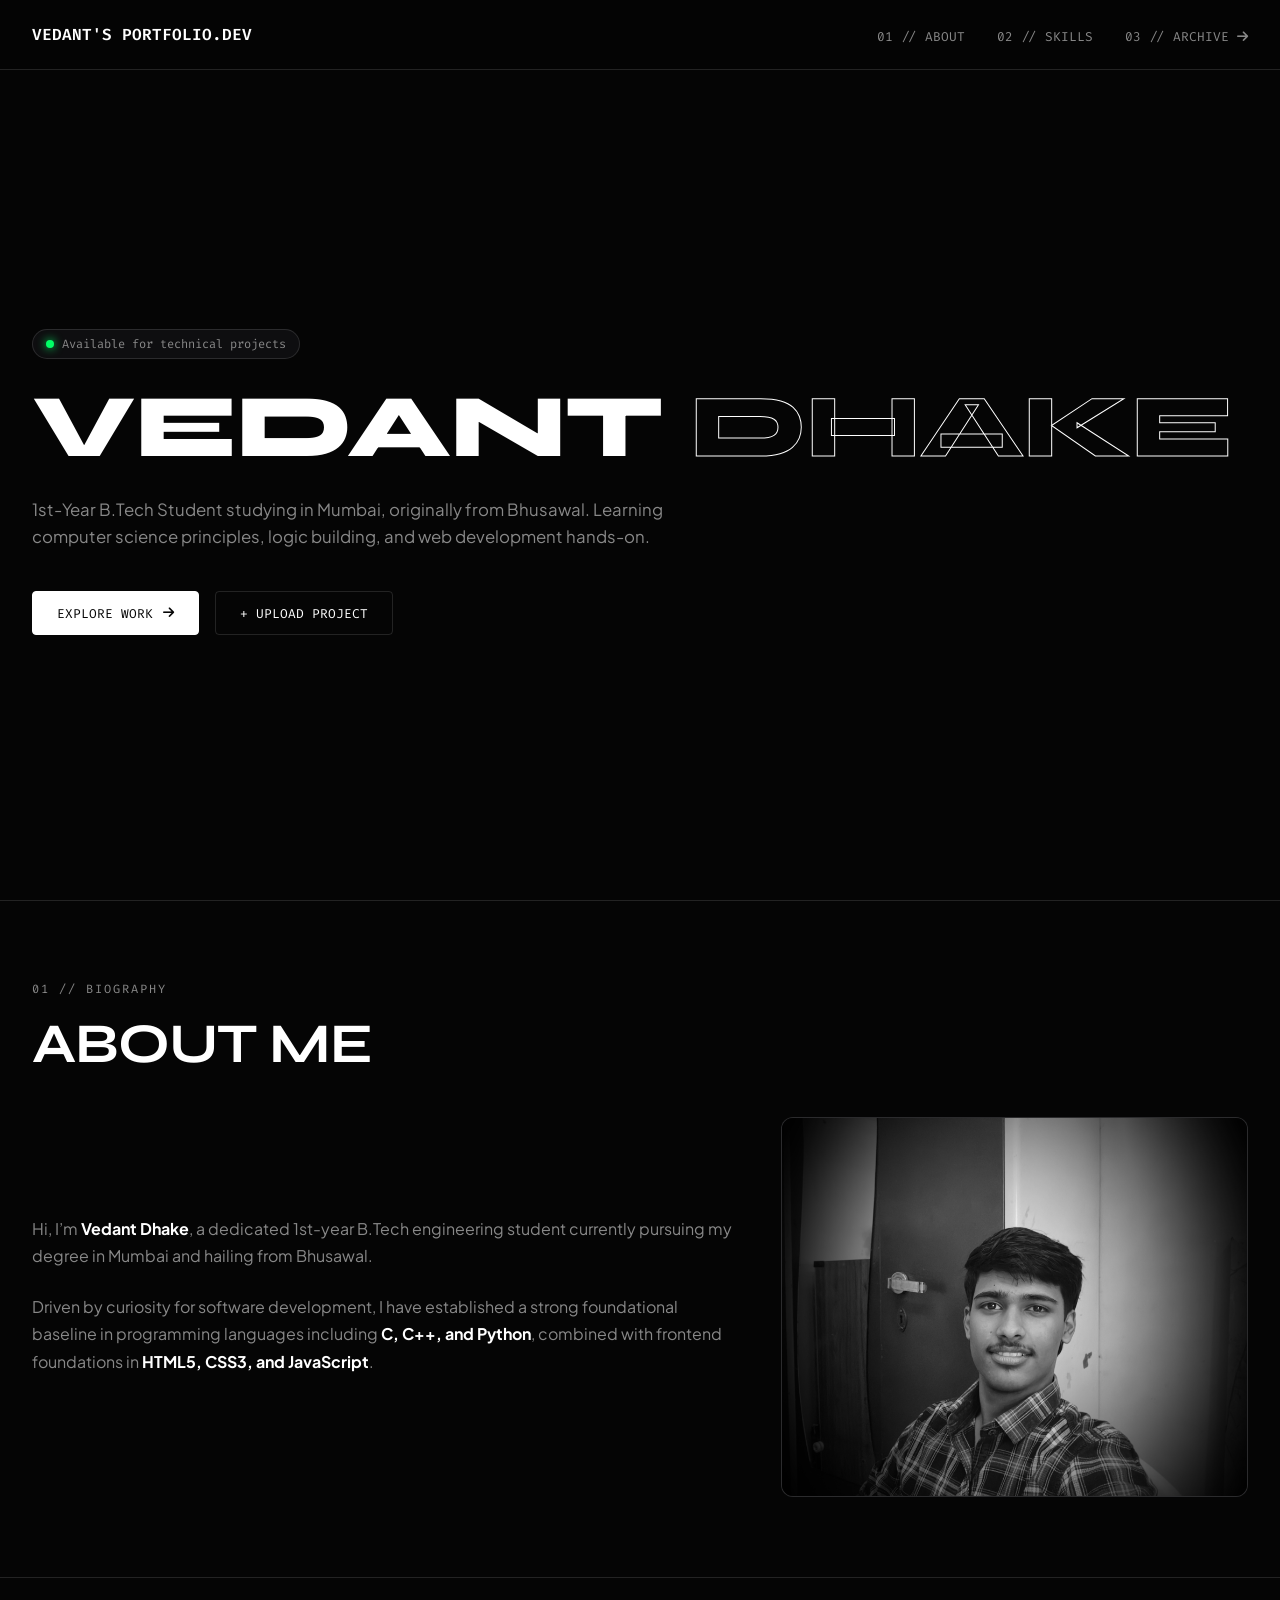
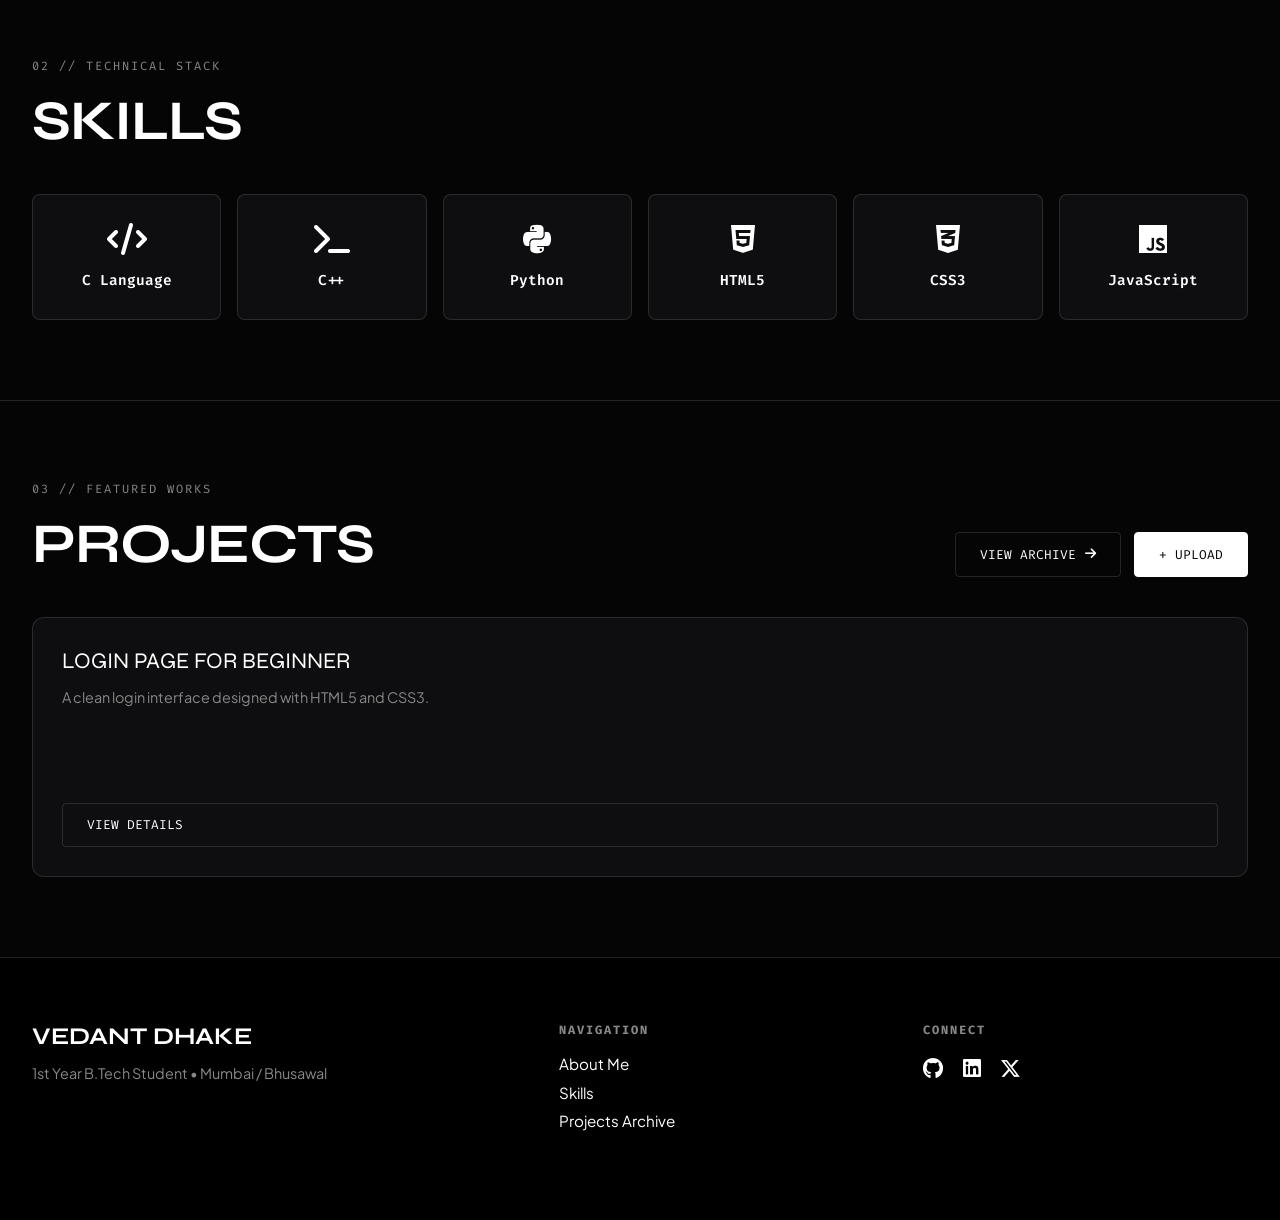
==== index.html @ f8908e5a "update script elements" ====
<!DOCTYPE html>
<html lang="en">

<head>
    <meta charset="UTF-8" />
    <meta http-equiv="Cache-Control" content="no-cache, no-store, must-revalidate" />
    <meta http-equiv="Pragma" content="no-cache" />
    <meta http-equiv="Expires" content="0" />
    <meta name="viewport" content="width=device-width, initial-scale=1.0" />
    <title>Vedant Dhake — Developer Portfolio</title>
    <script src="projects-data.js"></script>
    <link rel="preconnect" href="https://fonts.googleapis.com">
    <link rel="preconnect" href="https://fonts.gstatic.com" crossorigin>
    <link
        href="https://fonts.googleapis.com/css2?family=Fira+Code:wght@400;600&family=Plus+Jakarta+Sans:wght@300;400;500;700&family=Syne:wght@700;800&display=swap"
        rel="stylesheet">

    <link rel="stylesheet" href="https://cdnjs.cloudflare.com/ajax/libs/font-awesome/6.4.0/css/all.min.css" />

    <script src="https://cdn.jsdelivr.net/npm/@supabase/supabase-js@2"></script>
    <script>
        if (typeof supabase === 'undefined') {
            document.write('<script src="https://unpkg.com/@supabase/supabase-js@2"><\/script>');
        }
    </script>


    <style>
        :root {
            --bg: #050505;
            --surface: #0e0e10;
            --surface-border: rgba(255, 255, 255, 0.12);
            --text: #ffffff;
            --text-muted: #888888;
            --font-display: 'Syne', sans-serif;
            --font-body: 'Plus Jakarta Sans', sans-serif;
            --font-mono: 'Fira Code', monospace;
        }

        * {
            margin: 0;
            padding: 0;
            box-sizing: border-box;
        }

        html {
            scroll-behavior: smooth;
            background-color: var(--bg);
            color: var(--text);
            font-family: var(--font-body);
            overflow-x: hidden;
        }

        header {
            position: fixed;
            top: 0;
            left: 0;
            width: 100%;
            padding: 1.5rem 2rem;
            display: flex;
            justify-content: space-between;
            align-items: center;
            z-index: 1000;
            backdrop-filter: blur(16px);
            background: rgba(5, 5, 5, 0.85);
            border-bottom: 1px solid var(--surface-border);
        }

        .logo {
            font-family: var(--font-mono);
            font-size: 1rem;
            font-weight: 600;
            text-transform: uppercase;
            color: #fff;
            text-decoration: none;
        }

        .nav-links {
            display: flex;
            gap: 2rem;
            list-style: none;
        }

        .nav-link {
            font-family: var(--font-mono);
            font-size: 0.8rem;
            color: var(--text-muted);
            text-decoration: none;
            text-transform: uppercase;
            transition: color 0.3s;
        }

        .nav-link:hover {
            color: var(--text);
        }

        .hero {
            min-height: 100vh;
            display: flex;
            flex-direction: column;
            justify-content: center;
            padding: 8rem 2rem 4rem 2rem;
            max-width: 1400px;
            margin: 0 auto;
        }

        .hero-badge {
            font-family: var(--font-mono);
            font-size: 0.75rem;
            color: var(--text-muted);
            margin-bottom: 1.5rem;
            display: inline-flex;
            align-items: center;
            gap: 0.5rem;
            border: 1px solid var(--surface-border);
            padding: 0.4rem 0.8rem;
            border-radius: 50px;
            width: fit-content;
            background: var(--surface);
        }

        .hero-badge span {
            width: 8px;
            height: 8px;
            background: #00ff66;
            border-radius: 50%;
            display: inline-block;
            box-shadow: 0 0 10px #00ff66;
        }

        .hero-title {
            font-family: var(--font-display);
            font-size: clamp(2.5rem, 7vw, 6.5rem);
            font-weight: 800;
            line-height: 1;
            letter-spacing: -1px;
            text-transform: uppercase;
            margin-bottom: 1.5rem;
            word-break: break-word;
        }

        .hero-title span {
            -webkit-text-stroke: 1px #fff;
            color: transparent;
        }

        .hero-sub {
            color: var(--text-muted);
            font-size: 1.05rem;
            max-width: 650px;
            line-height: 1.6;
            margin-bottom: 2.5rem;
        }

        .btn-group {
            display: flex;
            gap: 1rem;
            flex-wrap: wrap;
        }

        .btn {
            padding: 0.8rem 1.5rem;
            font-family: var(--font-mono);
            font-size: 0.8rem;
            text-transform: uppercase;
            border-radius: 4px;
            text-decoration: none;
            display: inline-flex;
            align-items: center;
            gap: 0.6rem;
            cursor: pointer;
            transition: all 0.3s ease;
        }

        .btn-white {
            background: var(--text);
            color: var(--bg);
            border: 1px solid var(--text);
        }

        .btn-outline {
            background: transparent;
            color: var(--text);
            border: 1px solid var(--surface-border);
        }

        section {
            padding: 5rem 2rem;
            max-width: 1400px;
            margin: 0 auto;
            border-top: 1px solid var(--surface-border);
        }

        .section-label {
            font-family: var(--font-mono);
            font-size: 0.75rem;
            color: var(--text-muted);
            text-transform: uppercase;
            letter-spacing: 2px;
            margin-bottom: 0.8rem;
        }

        .section-heading {
            font-family: var(--font-display);
            font-size: clamp(2rem, 5vw, 3.5rem);
            text-transform: uppercase;
            letter-spacing: -1px;
            margin-bottom: 2.5rem;
        }

        .about-grid {
            display: grid;
            grid-template-columns: 1.2fr 0.8fr;
            gap: 3rem;
            align-items: center;
        }

        .about-text p {
            color: var(--text-muted);
            font-size: 1rem;
            line-height: 1.7;
            margin-bottom: 1.5rem;
        }

        .about-image-card {
            width: 100%;
            height: 380px;
            background: var(--surface);
            border: 1px solid var(--surface-border);
            border-radius: 12px;
            overflow: hidden;
        }

        .about-image-card img {
            width: 100%;
            height: 100%;
            object-fit: cover;
            filter: grayscale(100%);
        }

        .skills-grid {
            display: grid;
            grid-template-columns: repeat(auto-fit, minmax(140px, 1fr));
            gap: 1rem;
        }

        .skill-card {
            background: var(--surface);
            border: 1px solid var(--surface-border);
            padding: 1.8rem 1.2rem;
            border-radius: 8px;
            text-align: center;
        }

        .skill-card i {
            font-size: 2rem;
            margin-bottom: 1rem;
            color: var(--text);
        }

        .skill-name {
            font-family: var(--font-mono);
            font-size: 0.9rem;
            font-weight: 600;
        }

        .projects-top {
            display: flex;
            justify-content: space-between;
            align-items: flex-end;
            margin-bottom: 2.5rem;
            flex-wrap: wrap;
            gap: 1.5rem;
        }

        .projects-grid {
            display: grid;
            grid-template-columns: repeat(auto-fit, minmax(280px, 1fr));
            gap: 1.5rem;
        }

        .project-card {
            background: var(--surface);
            border: 1px solid var(--surface-border);
            border-radius: 12px;
            padding: 1.8rem;
            display: flex;
            flex-direction: column;
            justify-content: space-between;
            min-height: 260px;
        }

        .project-title {
            font-family: var(--font-display);
            font-size: 1.4rem;
            margin-bottom: 0.8rem;
            text-transform: uppercase;
        }

        .project-desc {
            color: var(--text-muted);
            font-size: 0.9rem;
            line-height: 1.5;
            margin-bottom: 1.5rem;
        }

        .modal-overlay {
            position: fixed;
            top: 0;
            left: 0;
            width: 100vw;
            height: 100vh;
            background: rgba(0, 0, 0, 0.9);
            backdrop-filter: blur(10px);
            display: none;
            justify-content: center;
            align-items: center;
            z-index: 5000;
            padding: 1rem;
        }

        .modal-box {
            background: #0a0a0c;
            border: 1px solid var(--surface-border);
            border-radius: 12px;
            width: 100%;
            max-width: 750px;
            padding: 1.8rem;
            position: relative;
            max-height: 90vh;
            overflow-y: auto;
        }

        .modal-close {
            position: absolute;
            top: 1rem;
            right: 1rem;
            background: none;
            border: none;
            color: var(--text-muted);
            font-size: 1.5rem;
            cursor: pointer;
        }

        .form-group {
            margin-bottom: 1rem;
        }

        .form-group label {
            display: block;
            font-family: var(--font-mono);
            font-size: 0.75rem;
            color: var(--text-muted);
            margin-bottom: 0.4rem;
            text-transform: uppercase;
        }

        .form-group input,
        .form-group textarea {
            width: 100%;
            padding: 0.8rem;
            background: var(--surface);
            border: 1px solid var(--surface-border);
            border-radius: 6px;
            color: #fff;
            font-family: var(--font-mono);
            font-size: 0.85rem;
        }

        footer {
            background: #000;
            border-top: 1px solid var(--surface-border);
            padding: 4rem 2rem 2rem 2rem;
        }

        .footer-grid {
            max-width: 1400px;
            margin: 0 auto;
            display: grid;
            grid-template-columns: 1.5fr 1fr 1fr;
            gap: 2.5rem;
            margin-bottom: 3rem;
        }

        .footer-left h3 {
            font-family: var(--font-display);
            font-size: 1.5rem;
            text-transform: uppercase;
            margin-bottom: 0.8rem;
        }

        .footer-left p {
            color: var(--text-muted);
            font-size: 0.9rem;
        }

        .footer-col h4 {
            font-family: var(--font-mono);
            font-size: 0.75rem;
            color: var(--text-muted);
            text-transform: uppercase;
            letter-spacing: 2px;
            margin-bottom: 1rem;
        }

        .footer-col a {
            display: block;
            color: #fff;
            text-decoration: none;
            font-size: 0.95rem;
            margin-bottom: 0.6rem;
        }

        .social-icons {
            display: flex;
            gap: 1.2rem;
        }

        .social-icons a {
            font-size: 1.3rem;
            color: #fff;
        }

        @media (max-width: 768px) {
            header {
                flex-direction: column;
                gap: 1rem;
                align-items: flex-start;
                padding: 1rem 1.5rem;
            }

            .nav-links {
                gap: 1.2rem;
                width: 100%;
                justify-content: space-between;
            }

            .about-grid,
            .footer-grid {
                grid-template-columns: 1fr;
            }

            .projects-top {
                flex-direction: column;
                align-items: flex-start;
            }

            .about-image-card {
                height: 300px;
            }

            .hero {
                padding-top: 9rem;
            }
        }
    </style>
</head>

<body>


    <header>
        <a href="index.html" class="logo">Vedant's Portfolio.dev</a>
        <ul class="nav-links">
            <li><a href="#about" class="nav-link">01 // About</a></li>
            <li><a href="#skills" class="nav-link">02 // Skills</a></li>
            <li><a href="projects.html" class="nav-link">03 // Archive <i class="fa-solid fa-arrow-right"></i></a></li>
        </ul>
    </header>

    <main class="hero">
        <div class="hero-badge">
            <span></span> Available for technical projects
        </div>
        <h1 class="hero-title">Vedant <span>Dhake</span></h1>
        <p class="hero-sub">
            1st-Year B.Tech Student studying in Mumbai, originally from Bhusawal. Learning computer science principles,
            logic building, and web development hands-on.
        </p>
        <div class="btn-group">
            <a href="projects.html" class="btn btn-white">Explore Work <i class="fa-solid fa-arrow-right"></i></a>
            <button class="btn btn-outline" onclick="openUploadModal()">+ Upload Project</button>
        </div>
    </main>

    <section id="about">
        <div class="section-label">01 // Biography</div>
        <h2 class="section-heading">About Me</h2>
        <div class="about-grid">
            <div class="about-text">
                <p>Hi, I’m <strong style="color:#fff;">Vedant Dhake</strong>, a dedicated 1st-year B.Tech engineering
                    student currently pursuing my degree in Mumbai and hailing from Bhusawal.</p>
                <p>Driven by curiosity for software development, I have established a strong foundational baseline in
                    programming languages including <strong style="color:#fff;">C, C++, and Python</strong>, combined
                    with frontend foundations in <strong style="color:#fff;">HTML5, CSS3, and JavaScript</strong>.</p>
            </div>
            <div class="about-image-card">
                <img src="vedant-photo.jpg" alt="Vedant Dhake" />
            </div>
        </div>
    </section>

    <section id="skills">
        <div class="section-label">02 // Technical Stack</div>
        <h2 class="section-heading">Skills</h2>
        <div class="skills-grid">
            <div class="skill-card"><i class="fa-solid fa-code"></i>
                <div class="skill-name">C Language</div>
            </div>
            <div class="skill-card"><i class="fa-solid fa-terminal"></i>
                <div class="skill-name">C++</div>
            </div>
            <div class="skill-card"><i class="fa-brands fa-python"></i>
                <div class="skill-name">Python</div>
            </div>
            <div class="skill-card"><i class="fa-brands fa-html5"></i>
                <div class="skill-name">HTML5</div>
            </div>
            <div class="skill-card"><i class="fa-brands fa-css3-alt"></i>
                <div class="skill-name">CSS3</div>
            </div>
            <div class="skill-card"><i class="fa-brands fa-js"></i>
                <div class="skill-name">JavaScript</div>
            </div>
        </div>
    </section>

    <section id="projects">
        <div class="projects-top">
            <div>
                <div class="section-label">03 // Featured Works</div>
                <h2 class="section-heading" style="margin-bottom:0;">Projects</h2>
            </div>
            <div style="display:flex; gap:0.8rem; flex-wrap:wrap;">
                <a href="projects.html" class="btn btn-outline">View Archive <i class="fa-solid fa-arrow-right"></i></a>
                <button class="btn btn-white" onclick="openUploadModal()">+ Upload</button>
            </div>
        </div>

        <div class="projects-grid" id="projectsContainer"></div>
    </section>

    <footer>
        <div class="footer-grid">
            <div class="footer-left">
                <h3>Vedant Dhake</h3>
                <p>1st Year B.Tech Student • Mumbai / Bhusawal</p>
            </div>
            <div class="footer-col">
                <h4>Navigation</h4>
                <a href="#about">About Me</a>
                <a href="#skills">Skills</a>
                <a href="projects.html">Projects Archive</a>
            </div>
            <div class="footer-col">
                <h4>Connect</h4>
                <div class="social-icons">
                    <a href="#"><i class="fa-brands fa-github"></i></a>
                    <a href="#"><i class="fa-brands fa-linkedin"></i></a>
                    <a href="#"><i class="fa-brands fa-x-twitter"></i></a>
                </div>
            </div>
        </div>
    </footer>

    <div class="modal-overlay" id="uploadModal">
        <div class="modal-box">
            <button class="modal-close" onclick="closeModal('uploadModal')">&times;</button>
            <h3 style="font-family:var(--font-display); font-size:1.5rem; margin-bottom:1.2rem;">UPLOAD PROJECT</h3>
            <form onsubmit="handleUpload(event)">
                <div class="form-group"><label>Project Title</label><input type="text" id="pTitle" required
                        placeholder="e.g. Portfolio v1" /></div>
                <div class="form-group"><label>Description</label><textarea id="pDesc" rows="3" required
                        placeholder="Brief detail about what you built..."></textarea></div>
                <div class="form-group"><label>Upload Screenshot / Image File</label><input type="file" id="pImageFile"
                        accept="image/*" required style="padding:0.6rem;" /></div>
                <div class="form-group"><label>Code Snippet</label><textarea id="pCode" rows="4" required
                        placeholder="// Paste your project code here"></textarea></div>
                <button type="submit" class="btn btn-white" style="width:100%; justify-content:center;">Save to
                    Portfolio</button>
            </form>
        </div>
    </div>

    <div class="modal-overlay" id="viewModal">
        <div class="modal-box">
            <button class="modal-close" onclick="closeModal('viewModal')">&times;</button>
            <h3 id="viewTitle" style="font-family:var(--font-display); font-size:1.5rem; margin-bottom:1.2rem;">PROJECT
                DETAILS</h3>

            <div style="display:flex; gap:0.8rem; border-bottom:1px solid var(--surface-border); margin-bottom:1.2rem;">
                <button class="btn btn-outline" id="tabOutput" onclick="switchModalTab('output')">Project
                    Preview</button>
                <button class="btn btn-outline" id="tabCode" onclick="switchModalTab('code')">Source Code</button>
            </div>

            <div id="modalOutputContent">
                <div
                    style="width: 100%; max-height: 400px; border: 1px solid var(--surface-border); border-radius: 8px; overflow: hidden; background: #000; display:flex; justify-content:center; align-items:center;">
                    <img id="projectPreviewImage" src="" alt="Project Screenshot"
                        style="width:100%; height:100%; object-fit:contain; max-height:400px;" />
                </div>
            </div>

            <div id="modalCodeContent" style="display:none;">
                <div class="terminal-code" id="terminalCodeSnippet"
                    style="background:#000; padding:1rem; border-radius:8px; font-family:var(--font-mono); color:#00ff66; white-space:pre-wrap; max-height:300px; overflow-y:auto; font-size:0.8rem;">
                </div>
            </div>
        </div>
    </div>

    <script>

        //mobile error handler 
        window.onerror = function (msg, url, line) {
            alert("Mobile Error: " + msg + " at line " + line);
        };

        // SUPABASE CONFIGURATION
        const SUPABASE_URL = 'https://pcscuwbjndjclknskohi.supabase.co';
        const SUPABASE_ANON_KEY = 'eyJhbGciOiJIUzI1NiIsInR5cCI6IkpXVCJ9.eyJpc3MiOiJzdXBhYmFzZSIsInJlZiI6InBjc2N1d2JqbmRqY2xrbnNrb2hpIiwicm9sZSI6ImFub24iLCJpYXQiOjE3ODU0MDE4MDQsImV4cCI6MjEwMDk3NzgwNH0.3ubU4CAxiTkG9GzG_BWgW7Wbth0ZPBpmaDpO5r-rDrY';
        const ADMIN_PASSWORD = "DISHAVEDANT";

        let dbClient = null;

        if (typeof supabase !== 'undefined' && SUPABASE_URL !== '') {
            dbClient = supabase.createClient(SUPABASE_URL, SUPABASE_ANON_KEY, {
                auth: { persistSession: false },
                global: {
                    headers: {
                        'x-application-name': 'portfolio-web-app'
                    }
                }
            });
        }

        window.currentProjects = [];

        document.addEventListener('DOMContentLoaded', fetchProjectsFromDatabase);

        async function fetchProjectsFromDatabase() {
            const container = document.getElementById('projectsContainer');
            if (!container) return;

            container.innerHTML = '<p style="color:var(--text-muted); font-family:var(--font-mono);">Loading projects...</p>';

            // 1. TRY SUPABASE FIRST (Works on PC)
            if (dbClient) {
                try {
                    const { data: projects, error } = await dbClient
                        .from('projects')
                        .select('*')
                        .order('created_at', { ascending: false });

                    if (!error && projects && projects.length > 0) {
                        window.currentProjects = projects;
                        renderProjectsList(window.currentProjects);
                        return; // Successfully loaded from Supabase!
                    }
                } catch (err) {
                    console.log("Mobile carrier blocked Supabase API. Switching to automatic local backup...");
                }
            }

            // 2. AUTOMATIC FALLBACK FOR MOBILE (Loads local backup with ZERO network errors)
            if (window.localProjectsBackup && window.localProjectsBackup.length > 0) {
                window.currentProjects = window.localProjectsBackup;
                renderProjectsList(window.currentProjects);
            } else {
                container.innerHTML = '<p style="color:var(--text-muted); font-family:var(--font-mono);">No projects available.</p>';
            }
        }

        function renderProjectsList(projects) {
            const container = document.getElementById('projectsContainer');
            container.innerHTML = '';

            if (!projects || projects.length === 0) {
                container.innerHTML = '<p style="color:var(--text-muted); font-family:var(--font-mono);">No projects uploaded yet.</p>';
                return;
            }

            projects.forEach((p, index) => {
                const card = document.createElement('div');
                card.className = 'project-card';
                card.innerHTML = `
          <div>
            <div class="project-title">${p.title}</div>
            <div class="project-desc">${p.description}</div>
          </div>
          <button class="btn btn-outline" onclick="openProjectByIndex(${index})">View Details</button>
        `;
                container.appendChild(card);
            });
        }

        function openProjectByIndex(index) {
            const project = window.currentProjects[index];
            if (!project) return;

            document.getElementById('viewTitle').innerText = project.title;
            document.getElementById('projectPreviewImage').src = project.image_url || project.demo_url || '';
            document.getElementById('terminalCodeSnippet').innerText = project.code_snippet || '// No code provided';

            switchModalTab('output');
            document.getElementById('viewModal').style.display = 'flex';
        }

        function openUploadModal() {
            const userPass = prompt("Enter Admin Password to Upload Projects:");
            if (userPass === ADMIN_PASSWORD) {
                document.getElementById('uploadModal').style.display = 'flex';
            } else if (userPass !== null) {
                alert("Unauthorized access! Incorrect password.");
            }
        }

        async function handleUpload(e) {
            e.preventDefault();
            if (!dbClient) return alert('Configure Supabase credentials first!');

            const title = document.getElementById('pTitle').value;
            const description = document.getElementById('pDesc').value;
            const fileInput = document.getElementById('pImageFile');
            const code_snippet = document.getElementById('pCode').value;

            if (!fileInput.files || fileInput.files.length === 0) return alert('Select an image file!');

            const file = fileInput.files[0];
            const fileName = `${Date.now()}-${file.name.replace(/\s+/g, '-')}`;

            try {
                const { error: uploadError } = await dbClient.storage.from('project-screenshots').upload(fileName, file);
                if (uploadError) return alert('Image upload failed: ' + uploadError.message);

                const { data: urlData } = dbClient.storage.from('project-screenshots').getPublicUrl(fileName);
                const imageUrl = urlData.publicUrl;

                const { error: dbError } = await dbClient.from('projects').insert([{ title, description, image_url: imageUrl, demo_url: imageUrl, code_snippet }]);

                if (dbError) {
                    alert('Database error: ' + dbError.message);
                } else {
                    alert('Project uploaded successfully!');
                    closeModal('uploadModal');
                    document.querySelector('#uploadModal form').reset();
                    fetchProjectsFromDatabase();
                }
            } catch (err) {
                alert('Upload failed.');
            }
        }

        function closeModal(id) { document.getElementById(id).style.display = 'none'; }

        function switchModalTab(tab) {
            if (tab === 'output') {
                document.getElementById('modalOutputContent').style.display = 'block';
                document.getElementById('modalCodeContent').style.display = 'none';
            } else {
                document.getElementById('modalOutputContent').style.display = 'none';
                document.getElementById('modalCodeContent').style.display = 'block';
            }
        }

        // Disable Right-Click Menu
        document.addEventListener('contextmenu', (e) => e.preventDefault());

        // Disable F12, Ctrl+Shift+I, Ctrl+Shift+J, and Ctrl+U
        document.addEventListener('keydown', (e) => {
            if (
                e.key === 'F12' ||
                (e.ctrlKey && e.shiftKey && (e.key === 'I' || e.key === 'J')) ||
                (e.ctrlKey && e.key === 'u')
            ) {
                e.preventDefault();
            }
        });
    </script>
</body>

</html>
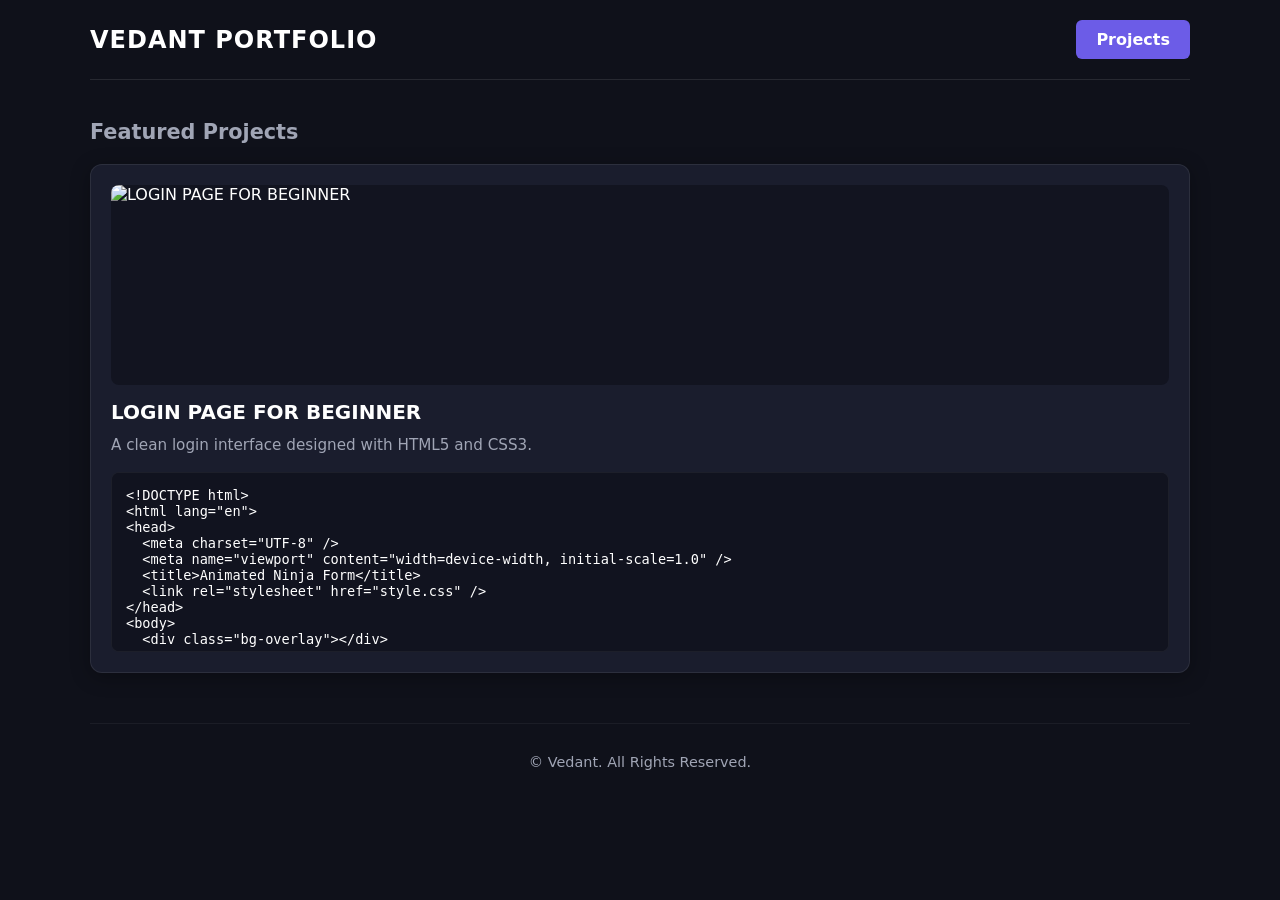
==== commit 41694f25: "major update in code" ====
--- a/index.html
+++ b/index.html
@@ -3,649 +3,189 @@
 
 <head>
     <meta charset="UTF-8" />
-    <meta http-equiv="Cache-Control" content="no-cache, no-store, must-revalidate" />
-    <meta http-equiv="Pragma" content="no-cache" />
-    <meta http-equiv="Expires" content="0" />
     <meta name="viewport" content="width=device-width, initial-scale=1.0" />
-    <title>Vedant Dhake — Developer Portfolio</title>
+    <title>Vedant | Portfolio</title>
+
+    <script src="https://cdn.jsdelivr.net/npm/@supabase/supabase-js@2"></script>
+
     <script src="projects-data.js"></script>
-    <link rel="preconnect" href="https://fonts.googleapis.com">
-    <link rel="preconnect" href="https://fonts.gstatic.com" crossorigin>
-    <link
-        href="https://fonts.googleapis.com/css2?family=Fira+Code:wght@400;600&family=Plus+Jakarta+Sans:wght@300;400;500;700&family=Syne:wght@700;800&display=swap"
-        rel="stylesheet">
-
-    <link rel="stylesheet" href="https://cdnjs.cloudflare.com/ajax/libs/font-awesome/6.4.0/css/all.min.css" />
-
-    <script src="https://cdn.jsdelivr.net/npm/@supabase/supabase-js@2"></script>
-    <script>
-        if (typeof supabase === 'undefined') {
-            document.write('<script src="https://unpkg.com/@supabase/supabase-js@2"><\/script>');
-        }
-    </script>
-
 
     <style>
         :root {
-            --bg: #050505;
-            --surface: #0e0e10;
-            --surface-border: rgba(255, 255, 255, 0.12);
+            --bg-color: #0f111a;
+            --card-bg: #1a1d2d;
+            --accent: #6c5ce7;
             --text: #ffffff;
-            --text-muted: #888888;
-            --font-display: 'Syne', sans-serif;
-            --font-body: 'Plus Jakarta Sans', sans-serif;
+            --text-muted: #a0a5b5;
             --font-mono: 'Fira Code', monospace;
         }
 
         * {
+            box-sizing: border-box;
             margin: 0;
             padding: 0;
-            box-sizing: border-box;
-        }
-
-        html {
-            scroll-behavior: smooth;
-            background-color: var(--bg);
+        }
+
+        body {
+            background-color: var(--bg-color);
             color: var(--text);
-            font-family: var(--font-body);
-            overflow-x: hidden;
+            font-family: system-ui, -apple-system, sans-serif;
+            padding: 20px;
+            user-select: none;
+            /* Prevents text selection inspection */
         }
 
         header {
-            position: fixed;
-            top: 0;
-            left: 0;
-            width: 100%;
-            padding: 1.5rem 2rem;
             display: flex;
             justify-content: space-between;
             align-items: center;
-            z-index: 1000;
-            backdrop-filter: blur(16px);
-            background: rgba(5, 5, 5, 0.85);
-            border-bottom: 1px solid var(--surface-border);
-        }
-
-        .logo {
-            font-family: var(--font-mono);
-            font-size: 1rem;
-            font-weight: 600;
-            text-transform: uppercase;
-            color: #fff;
-            text-decoration: none;
+            max-width: 1100px;
+            margin: 0 auto 40px auto;
+            border-bottom: 1px solid rgba(255, 255, 255, 0.1);
+            padding-bottom: 20px;
+        }
+
+        .brand-title {
+            font-size: 1.5rem;
+            font-weight: 700;
+            letter-spacing: 1px;
         }
 
         .nav-links {
             display: flex;
-            gap: 2rem;
-            list-style: none;
-        }
-
-        .nav-link {
-            font-family: var(--font-mono);
-            font-size: 0.8rem;
+            gap: 15px;
+        }
+
+        .btn {
+            background: var(--accent);
+            color: #fff;
+            border: none;
+            padding: 10px 20px;
+            border-radius: 6px;
+            cursor: pointer;
+            text-decoration: none;
+            font-weight: 600;
+            transition: opacity 0.2s;
+        }
+
+        .btn:hover {
+            opacity: 0.9;
+        }
+
+        .section-title {
+            max-width: 1100px;
+            margin: 0 auto 20px auto;
+            font-size: 1.3rem;
             color: var(--text-muted);
-            text-decoration: none;
-            text-transform: uppercase;
-            transition: color 0.3s;
-        }
-
-        .nav-link:hover {
-            color: var(--text);
-        }
-
-        .hero {
-            min-height: 100vh;
+        }
+
+        .projects-grid {
+            display: grid;
+            grid-template-columns: repeat(auto-fit, minmax(320px, 1fr));
+            gap: 25px;
+            max-width: 1100px;
+            margin: 0 auto 50px auto;
+        }
+
+        .project-card {
+            background: var(--card-bg);
+            border-radius: 12px;
+            padding: 20px;
+            border: 1px solid rgba(255, 255, 255, 0.08);
             display: flex;
             flex-direction: column;
-            justify-content: center;
-            padding: 8rem 2rem 4rem 2rem;
-            max-width: 1400px;
-            margin: 0 auto;
-        }
-
-        .hero-badge {
-            font-family: var(--font-mono);
-            font-size: 0.75rem;
-            color: var(--text-muted);
-            margin-bottom: 1.5rem;
-            display: inline-flex;
-            align-items: center;
-            gap: 0.5rem;
-            border: 1px solid var(--surface-border);
-            padding: 0.4rem 0.8rem;
-            border-radius: 50px;
-            width: fit-content;
-            background: var(--surface);
-        }
-
-        .hero-badge span {
-            width: 8px;
-            height: 8px;
-            background: #00ff66;
-            border-radius: 50%;
-            display: inline-block;
-            box-shadow: 0 0 10px #00ff66;
-        }
-
-        .hero-title {
-            font-family: var(--font-display);
-            font-size: clamp(2.5rem, 7vw, 6.5rem);
-            font-weight: 800;
-            line-height: 1;
-            letter-spacing: -1px;
-            text-transform: uppercase;
-            margin-bottom: 1.5rem;
-            word-break: break-word;
-        }
-
-        .hero-title span {
-            -webkit-text-stroke: 1px #fff;
-            color: transparent;
-        }
-
-        .hero-sub {
-            color: var(--text-muted);
-            font-size: 1.05rem;
-            max-width: 650px;
-            line-height: 1.6;
-            margin-bottom: 2.5rem;
-        }
-
-        .btn-group {
-            display: flex;
-            gap: 1rem;
-            flex-wrap: wrap;
-        }
-
-        .btn {
-            padding: 0.8rem 1.5rem;
-            font-family: var(--font-mono);
-            font-size: 0.8rem;
-            text-transform: uppercase;
-            border-radius: 4px;
-            text-decoration: none;
-            display: inline-flex;
-            align-items: center;
-            gap: 0.6rem;
-            cursor: pointer;
-            transition: all 0.3s ease;
-        }
-
-        .btn-white {
-            background: var(--text);
-            color: var(--bg);
-            border: 1px solid var(--text);
-        }
-
-        .btn-outline {
-            background: transparent;
-            color: var(--text);
-            border: 1px solid var(--surface-border);
-        }
-
-        section {
-            padding: 5rem 2rem;
-            max-width: 1400px;
-            margin: 0 auto;
-            border-top: 1px solid var(--surface-border);
-        }
-
-        .section-label {
-            font-family: var(--font-mono);
-            font-size: 0.75rem;
-            color: var(--text-muted);
-            text-transform: uppercase;
-            letter-spacing: 2px;
-            margin-bottom: 0.8rem;
-        }
-
-        .section-heading {
-            font-family: var(--font-display);
-            font-size: clamp(2rem, 5vw, 3.5rem);
-            text-transform: uppercase;
-            letter-spacing: -1px;
-            margin-bottom: 2.5rem;
-        }
-
-        .about-grid {
-            display: grid;
-            grid-template-columns: 1.2fr 0.8fr;
-            gap: 3rem;
-            align-items: center;
-        }
-
-        .about-text p {
-            color: var(--text-muted);
-            font-size: 1rem;
-            line-height: 1.7;
-            margin-bottom: 1.5rem;
-        }
-
-        .about-image-card {
+            box-shadow: 0 4px 20px rgba(0, 0, 0, 0.3);
+        }
+
+        .project-img {
             width: 100%;
-            height: 380px;
-            background: var(--surface);
-            border: 1px solid var(--surface-border);
-            border-radius: 12px;
-            overflow: hidden;
-        }
-
-        .about-image-card img {
-            width: 100%;
-            height: 100%;
+            height: 200px;
             object-fit: cover;
-            filter: grayscale(100%);
-        }
-
-        .skills-grid {
-            display: grid;
-            grid-template-columns: repeat(auto-fit, minmax(140px, 1fr));
-            gap: 1rem;
-        }
-
-        .skill-card {
-            background: var(--surface);
-            border: 1px solid var(--surface-border);
-            padding: 1.8rem 1.2rem;
             border-radius: 8px;
-            text-align: center;
-        }
-
-        .skill-card i {
-            font-size: 2rem;
-            margin-bottom: 1rem;
-            color: var(--text);
-        }
-
-        .skill-name {
-            font-family: var(--font-mono);
-            font-size: 0.9rem;
-            font-weight: 600;
-        }
-
-        .projects-top {
-            display: flex;
-            justify-content: space-between;
-            align-items: flex-end;
-            margin-bottom: 2.5rem;
-            flex-wrap: wrap;
-            gap: 1.5rem;
-        }
-
-        .projects-grid {
-            display: grid;
-            grid-template-columns: repeat(auto-fit, minmax(280px, 1fr));
-            gap: 1.5rem;
-        }
-
-        .project-card {
-            background: var(--surface);
-            border: 1px solid var(--surface-border);
-            border-radius: 12px;
-            padding: 1.8rem;
-            display: flex;
-            flex-direction: column;
-            justify-content: space-between;
-            min-height: 260px;
+            margin-bottom: 15px;
+            background-color: #121420;
         }
 
         .project-title {
-            font-family: var(--font-display);
-            font-size: 1.4rem;
-            margin-bottom: 0.8rem;
-            text-transform: uppercase;
+            font-size: 1.25rem;
+            margin-bottom: 10px;
+            color: #fff;
         }
 
         .project-desc {
             color: var(--text-muted);
-            font-size: 0.9rem;
+            font-size: 0.95rem;
             line-height: 1.5;
-            margin-bottom: 1.5rem;
-        }
-
-        .modal-overlay {
-            position: fixed;
-            top: 0;
-            left: 0;
-            width: 100vw;
-            height: 100vh;
-            background: rgba(0, 0, 0, 0.9);
-            backdrop-filter: blur(10px);
-            display: none;
-            justify-content: center;
-            align-items: center;
-            z-index: 5000;
-            padding: 1rem;
-        }
-
-        .modal-box {
-            background: #0a0a0c;
-            border: 1px solid var(--surface-border);
-            border-radius: 12px;
-            width: 100%;
-            max-width: 750px;
-            padding: 1.8rem;
-            position: relative;
-            max-height: 90vh;
-            overflow-y: auto;
-        }
-
-        .modal-close {
-            position: absolute;
-            top: 1rem;
-            right: 1rem;
-            background: none;
-            border: none;
-            color: var(--text-muted);
-            font-size: 1.5rem;
-            cursor: pointer;
-        }
-
-        .form-group {
-            margin-bottom: 1rem;
-        }
-
-        .form-group label {
-            display: block;
+            margin-bottom: 15px;
+            flex-grow: 1;
+        }
+
+        pre {
+            background: #11131f;
+            padding: 14px;
+            border-radius: 8px;
+            overflow-x: auto;
+            font-size: 0.85rem;
+            max-height: 180px;
+            border: 1px solid rgba(255, 255, 255, 0.05);
             font-family: var(--font-mono);
-            font-size: 0.75rem;
-            color: var(--text-muted);
-            margin-bottom: 0.4rem;
-            text-transform: uppercase;
-        }
-
-        .form-group input,
-        .form-group textarea {
-            width: 100%;
-            padding: 0.8rem;
-            background: var(--surface);
-            border: 1px solid var(--surface-border);
-            border-radius: 6px;
-            color: #fff;
-            font-family: var(--font-mono);
-            font-size: 0.85rem;
         }
 
         footer {
-            background: #000;
-            border-top: 1px solid var(--surface-border);
-            padding: 4rem 2rem 2rem 2rem;
-        }
-
-        .footer-grid {
-            max-width: 1400px;
-            margin: 0 auto;
-            display: grid;
-            grid-template-columns: 1.5fr 1fr 1fr;
-            gap: 2.5rem;
-            margin-bottom: 3rem;
-        }
-
-        .footer-left h3 {
-            font-family: var(--font-display);
-            font-size: 1.5rem;
-            text-transform: uppercase;
-            margin-bottom: 0.8rem;
-        }
-
-        .footer-left p {
+            text-align: center;
+            padding: 30px;
             color: var(--text-muted);
             font-size: 0.9rem;
-        }
-
-        .footer-col h4 {
-            font-family: var(--font-mono);
-            font-size: 0.75rem;
-            color: var(--text-muted);
-            text-transform: uppercase;
-            letter-spacing: 2px;
-            margin-bottom: 1rem;
-        }
-
-        .footer-col a {
-            display: block;
-            color: #fff;
-            text-decoration: none;
-            font-size: 0.95rem;
-            margin-bottom: 0.6rem;
-        }
-
-        .social-icons {
-            display: flex;
-            gap: 1.2rem;
-        }
-
-        .social-icons a {
-            font-size: 1.3rem;
-            color: #fff;
-        }
-
-        @media (max-width: 768px) {
-            header {
-                flex-direction: column;
-                gap: 1rem;
-                align-items: flex-start;
-                padding: 1rem 1.5rem;
-            }
-
-            .nav-links {
-                gap: 1.2rem;
-                width: 100%;
-                justify-content: space-between;
-            }
-
-            .about-grid,
-            .footer-grid {
-                grid-template-columns: 1fr;
-            }
-
-            .projects-top {
-                flex-direction: column;
-                align-items: flex-start;
-            }
-
-            .about-image-card {
-                height: 300px;
-            }
-
-            .hero {
-                padding-top: 9rem;
-            }
+            border-top: 1px solid rgba(255, 255, 255, 0.05);
+            max-width: 1100px;
+            margin: 0 auto;
         }
     </style>
 </head>
 
 <body>
 
-
     <header>
-        <a href="index.html" class="logo">Vedant's Portfolio.dev</a>
-        <ul class="nav-links">
-            <li><a href="#about" class="nav-link">01 // About</a></li>
-            <li><a href="#skills" class="nav-link">02 // Skills</a></li>
-            <li><a href="projects.html" class="nav-link">03 // Archive <i class="fa-solid fa-arrow-right"></i></a></li>
-        </ul>
+        <div class="brand-title">VEDANT PORTFOLIO</div>
+        <div class="nav-links">
+            <a href="projects.html" class="btn">Projects</a>
+        </div>
     </header>
 
-    <main class="hero">
-        <div class="hero-badge">
-            <span></span> Available for technical projects
-        </div>
-        <h1 class="hero-title">Vedant <span>Dhake</span></h1>
-        <p class="hero-sub">
-            1st-Year B.Tech Student studying in Mumbai, originally from Bhusawal. Learning computer science principles,
-            logic building, and web development hands-on.
-        </p>
-        <div class="btn-group">
-            <a href="projects.html" class="btn btn-white">Explore Work <i class="fa-solid fa-arrow-right"></i></a>
-            <button class="btn btn-outline" onclick="openUploadModal()">+ Upload Project</button>
+    <main>
+        <h2 class="section-title">Featured Projects</h2>
+        <div id="projectsContainer" class="projects-grid">
+            <p style="color:var(--text-muted);">Loading projects...</p>
         </div>
     </main>
 
-    <section id="about">
-        <div class="section-label">01 // Biography</div>
-        <h2 class="section-heading">About Me</h2>
-        <div class="about-grid">
-            <div class="about-text">
-                <p>Hi, I’m <strong style="color:#fff;">Vedant Dhake</strong>, a dedicated 1st-year B.Tech engineering
-                    student currently pursuing my degree in Mumbai and hailing from Bhusawal.</p>
-                <p>Driven by curiosity for software development, I have established a strong foundational baseline in
-                    programming languages including <strong style="color:#fff;">C, C++, and Python</strong>, combined
-                    with frontend foundations in <strong style="color:#fff;">HTML5, CSS3, and JavaScript</strong>.</p>
-            </div>
-            <div class="about-image-card">
-                <img src="vedant-photo.jpg" alt="Vedant Dhake" />
-            </div>
-        </div>
-    </section>
-
-    <section id="skills">
-        <div class="section-label">02 // Technical Stack</div>
-        <h2 class="section-heading">Skills</h2>
-        <div class="skills-grid">
-            <div class="skill-card"><i class="fa-solid fa-code"></i>
-                <div class="skill-name">C Language</div>
-            </div>
-            <div class="skill-card"><i class="fa-solid fa-terminal"></i>
-                <div class="skill-name">C++</div>
-            </div>
-            <div class="skill-card"><i class="fa-brands fa-python"></i>
-                <div class="skill-name">Python</div>
-            </div>
-            <div class="skill-card"><i class="fa-brands fa-html5"></i>
-                <div class="skill-name">HTML5</div>
-            </div>
-            <div class="skill-card"><i class="fa-brands fa-css3-alt"></i>
-                <div class="skill-name">CSS3</div>
-            </div>
-            <div class="skill-card"><i class="fa-brands fa-js"></i>
-                <div class="skill-name">JavaScript</div>
-            </div>
-        </div>
-    </section>
-
-    <section id="projects">
-        <div class="projects-top">
-            <div>
-                <div class="section-label">03 // Featured Works</div>
-                <h2 class="section-heading" style="margin-bottom:0;">Projects</h2>
-            </div>
-            <div style="display:flex; gap:0.8rem; flex-wrap:wrap;">
-                <a href="projects.html" class="btn btn-outline">View Archive <i class="fa-solid fa-arrow-right"></i></a>
-                <button class="btn btn-white" onclick="openUploadModal()">+ Upload</button>
-            </div>
-        </div>
-
-        <div class="projects-grid" id="projectsContainer"></div>
-    </section>
-
     <footer>
-        <div class="footer-grid">
-            <div class="footer-left">
-                <h3>Vedant Dhake</h3>
-                <p>1st Year B.Tech Student • Mumbai / Bhusawal</p>
-            </div>
-            <div class="footer-col">
-                <h4>Navigation</h4>
-                <a href="#about">About Me</a>
-                <a href="#skills">Skills</a>
-                <a href="projects.html">Projects Archive</a>
-            </div>
-            <div class="footer-col">
-                <h4>Connect</h4>
-                <div class="social-icons">
-                    <a href="#"><i class="fa-brands fa-github"></i></a>
-                    <a href="#"><i class="fa-brands fa-linkedin"></i></a>
-                    <a href="#"><i class="fa-brands fa-x-twitter"></i></a>
-                </div>
-            </div>
-        </div>
+        &copy; Vedant. All Rights Reserved.
     </footer>
 
-    <div class="modal-overlay" id="uploadModal">
-        <div class="modal-box">
-            <button class="modal-close" onclick="closeModal('uploadModal')">&times;</button>
-            <h3 style="font-family:var(--font-display); font-size:1.5rem; margin-bottom:1.2rem;">UPLOAD PROJECT</h3>
-            <form onsubmit="handleUpload(event)">
-                <div class="form-group"><label>Project Title</label><input type="text" id="pTitle" required
-                        placeholder="e.g. Portfolio v1" /></div>
-                <div class="form-group"><label>Description</label><textarea id="pDesc" rows="3" required
-                        placeholder="Brief detail about what you built..."></textarea></div>
-                <div class="form-group"><label>Upload Screenshot / Image File</label><input type="file" id="pImageFile"
-                        accept="image/*" required style="padding:0.6rem;" /></div>
-                <div class="form-group"><label>Code Snippet</label><textarea id="pCode" rows="4" required
-                        placeholder="// Paste your project code here"></textarea></div>
-                <button type="submit" class="btn btn-white" style="width:100%; justify-content:center;">Save to
-                    Portfolio</button>
-            </form>
-        </div>
-    </div>
-
-    <div class="modal-overlay" id="viewModal">
-        <div class="modal-box">
-            <button class="modal-close" onclick="closeModal('viewModal')">&times;</button>
-            <h3 id="viewTitle" style="font-family:var(--font-display); font-size:1.5rem; margin-bottom:1.2rem;">PROJECT
-                DETAILS</h3>
-
-            <div style="display:flex; gap:0.8rem; border-bottom:1px solid var(--surface-border); margin-bottom:1.2rem;">
-                <button class="btn btn-outline" id="tabOutput" onclick="switchModalTab('output')">Project
-                    Preview</button>
-                <button class="btn btn-outline" id="tabCode" onclick="switchModalTab('code')">Source Code</button>
-            </div>
-
-            <div id="modalOutputContent">
-                <div
-                    style="width: 100%; max-height: 400px; border: 1px solid var(--surface-border); border-radius: 8px; overflow: hidden; background: #000; display:flex; justify-content:center; align-items:center;">
-                    <img id="projectPreviewImage" src="" alt="Project Screenshot"
-                        style="width:100%; height:100%; object-fit:contain; max-height:400px;" />
-                </div>
-            </div>
-
-            <div id="modalCodeContent" style="display:none;">
-                <div class="terminal-code" id="terminalCodeSnippet"
-                    style="background:#000; padding:1rem; border-radius:8px; font-family:var(--font-mono); color:#00ff66; white-space:pre-wrap; max-height:300px; overflow-y:auto; font-size:0.8rem;">
-                </div>
-            </div>
-        </div>
-    </div>
-
     <script>
-
-        //mobile error handler 
-        window.onerror = function (msg, url, line) {
-            alert("Mobile Error: " + msg + " at line " + line);
-        };
-
-        // SUPABASE CONFIGURATION
+        // ----------------------------------------------------
+        // 1. SUPABASE CLIENT CONFIGURATION
+        // ----------------------------------------------------
         const SUPABASE_URL = 'https://pcscuwbjndjclknskohi.supabase.co';
         const SUPABASE_ANON_KEY = 'eyJhbGciOiJIUzI1NiIsInR5cCI6IkpXVCJ9.eyJpc3MiOiJzdXBhYmFzZSIsInJlZiI6InBjc2N1d2JqbmRqY2xrbnNrb2hpIiwicm9sZSI6ImFub24iLCJpYXQiOjE3ODU0MDE4MDQsImV4cCI6MjEwMDk3NzgwNH0.3ubU4CAxiTkG9GzG_BWgW7Wbth0ZPBpmaDpO5r-rDrY';
-        const ADMIN_PASSWORD = "DISHAVEDANT";
 
         let dbClient = null;
-
         if (typeof supabase !== 'undefined' && SUPABASE_URL !== '') {
             dbClient = supabase.createClient(SUPABASE_URL, SUPABASE_ANON_KEY, {
                 auth: { persistSession: false },
-                global: {
-                    headers: {
-                        'x-application-name': 'portfolio-web-app'
-                    }
-                }
+                global: { headers: { 'x-application-name': 'portfolio-web-app' } }
             });
         }
 
-        window.currentProjects = [];
-
-        document.addEventListener('DOMContentLoaded', fetchProjectsFromDatabase);
-
+        // ----------------------------------------------------
+        // 2. FETCH PROJECTS (SMART AUTOMATIC FALLBACK)
+        // ----------------------------------------------------
         async function fetchProjectsFromDatabase() {
             const container = document.getElementById('projectsContainer');
             if (!container) return;
 
-            container.innerHTML = '<p style="color:var(--text-muted); font-family:var(--font-mono);">Loading projects...</p>';
-
-            // 1. TRY SUPABASE FIRST (Works on PC)
+            // Try Supabase First
             if (dbClient) {
                 try {
                     const { data: projects, error } = await dbClient
@@ -654,129 +194,80 @@
                         .order('created_at', { ascending: false });
 
                     if (!error && projects && projects.length > 0) {
-                        window.currentProjects = projects;
-                        renderProjectsList(window.currentProjects);
-                        return; // Successfully loaded from Supabase!
+                        renderProjectsList(projects);
+                        return;
                     }
                 } catch (err) {
-                    console.log("Mobile carrier blocked Supabase API. Switching to automatic local backup...");
+                    console.log("Mobile carrier/DNS blocked Supabase API. Utilizing local backup...");
                 }
             }
 
-            // 2. AUTOMATIC FALLBACK FOR MOBILE (Loads local backup with ZERO network errors)
+            // Automatic Fallback to Local Backup (100% Mobile Reliable)
             if (window.localProjectsBackup && window.localProjectsBackup.length > 0) {
-                window.currentProjects = window.localProjectsBackup;
-                renderProjectsList(window.currentProjects);
+                renderProjectsList(window.localProjectsBackup);
             } else {
-                container.innerHTML = '<p style="color:var(--text-muted); font-family:var(--font-mono);">No projects available.</p>';
+                container.innerHTML = '<p style="color:var(--text-muted);">No projects available.</p>';
             }
         }
 
+        // ----------------------------------------------------
+        // 3. RENDER PROJECTS LIST
+        // ----------------------------------------------------
         function renderProjectsList(projects) {
             const container = document.getElementById('projectsContainer');
             container.innerHTML = '';
 
-            if (!projects || projects.length === 0) {
-                container.innerHTML = '<p style="color:var(--text-muted); font-family:var(--font-mono);">No projects uploaded yet.</p>';
-                return;
-            }
-
-            projects.forEach((p, index) => {
+            projects.forEach(project => {
                 const card = document.createElement('div');
                 card.className = 'project-card';
+
+                const imgUrl = project.image_url || './bg-img.jpg';
+
                 card.innerHTML = `
-          <div>
-            <div class="project-title">${p.title}</div>
-            <div class="project-desc">${p.description}</div>
-          </div>
-          <button class="btn btn-outline" onclick="openProjectByIndex(${index})">View Details</button>
+          <img 
+            src="${imgUrl}" 
+            alt="${project.title}" 
+            class="project-img" 
+            onerror="this.onerror=null; this.src='https://placehold.co/600x400/1e1e2e/ffffff?text=Project+Preview';" 
+          />
+          <h3 class="project-title">${project.title}</h3>
+          <p class="project-desc">${project.description || ''}</p>
+          ${project.code_snippet ? `<pre><code>${escapeHtml(project.code_snippet)}</code></pre>` : ''}
         `;
+
                 container.appendChild(card);
             });
         }
 
-        function openProjectByIndex(index) {
-            const project = window.currentProjects[index];
-            if (!project) return;
-
-            document.getElementById('viewTitle').innerText = project.title;
-            document.getElementById('projectPreviewImage').src = project.image_url || project.demo_url || '';
-            document.getElementById('terminalCodeSnippet').innerText = project.code_snippet || '// No code provided';
-
-            switchModalTab('output');
-            document.getElementById('viewModal').style.display = 'flex';
-        }
-
-        function openUploadModal() {
-            const userPass = prompt("Enter Admin Password to Upload Projects:");
-            if (userPass === ADMIN_PASSWORD) {
-                document.getElementById('uploadModal').style.display = 'flex';
-            } else if (userPass !== null) {
-                alert("Unauthorized access! Incorrect password.");
-            }
-        }
-
-        async function handleUpload(e) {
-            e.preventDefault();
-            if (!dbClient) return alert('Configure Supabase credentials first!');
-
-            const title = document.getElementById('pTitle').value;
-            const description = document.getElementById('pDesc').value;
-            const fileInput = document.getElementById('pImageFile');
-            const code_snippet = document.getElementById('pCode').value;
-
-            if (!fileInput.files || fileInput.files.length === 0) return alert('Select an image file!');
-
-            const file = fileInput.files[0];
-            const fileName = `${Date.now()}-${file.name.replace(/\s+/g, '-')}`;
-
-            try {
-                const { error: uploadError } = await dbClient.storage.from('project-screenshots').upload(fileName, file);
-                if (uploadError) return alert('Image upload failed: ' + uploadError.message);
-
-                const { data: urlData } = dbClient.storage.from('project-screenshots').getPublicUrl(fileName);
-                const imageUrl = urlData.publicUrl;
-
-                const { error: dbError } = await dbClient.from('projects').insert([{ title, description, image_url: imageUrl, demo_url: imageUrl, code_snippet }]);
-
-                if (dbError) {
-                    alert('Database error: ' + dbError.message);
-                } else {
-                    alert('Project uploaded successfully!');
-                    closeModal('uploadModal');
-                    document.querySelector('#uploadModal form').reset();
-                    fetchProjectsFromDatabase();
-                }
-            } catch (err) {
-                alert('Upload failed.');
-            }
-        }
-
-        function closeModal(id) { document.getElementById(id).style.display = 'none'; }
-
-        function switchModalTab(tab) {
-            if (tab === 'output') {
-                document.getElementById('modalOutputContent').style.display = 'block';
-                document.getElementById('modalCodeContent').style.display = 'none';
-            } else {
-                document.getElementById('modalOutputContent').style.display = 'none';
-                document.getElementById('modalCodeContent').style.display = 'block';
-            }
-        }
-
-        // Disable Right-Click Menu
+        function escapeHtml(text) {
+            return text
+                .replace(/&/g, "&amp;")
+                .replace(/</g, "&lt;")
+                .replace(/>/g, "&gt;")
+                .replace(/"/g, "&quot;")
+                .replace(/'/g, "&#039;");
+        }
+
+        // ----------------------------------------------------
+        // 4. FRONT-END INSPECTION BLOCKER (SECURITY)
+        // ----------------------------------------------------
+        // Block Right-Click Context Menu
         document.addEventListener('contextmenu', (e) => e.preventDefault());
 
-        // Disable F12, Ctrl+Shift+I, Ctrl+Shift+J, and Ctrl+U
+        // Block F12, Ctrl+Shift+I, Ctrl+Shift+J, Ctrl+U, Ctrl+S
         document.addEventListener('keydown', (e) => {
             if (
                 e.key === 'F12' ||
-                (e.ctrlKey && e.shiftKey && (e.key === 'I' || e.key === 'J')) ||
-                (e.ctrlKey && e.key === 'u')
+                (e.ctrlKey && e.shiftKey && (e.key === 'I' || e.key === 'j' || e.key === 'J' || e.key === 'i')) ||
+                (e.ctrlKey && (e.key === 'u' || e.key === 'U' || e.key === 's' || e.key === 'S'))
             ) {
                 e.preventDefault();
+                return false;
             }
         });
+
+        // Initialize Fetch on Page Load
+        window.addEventListener('DOMContentLoaded', fetchProjectsFromDatabase);
     </script>
 </body>
 
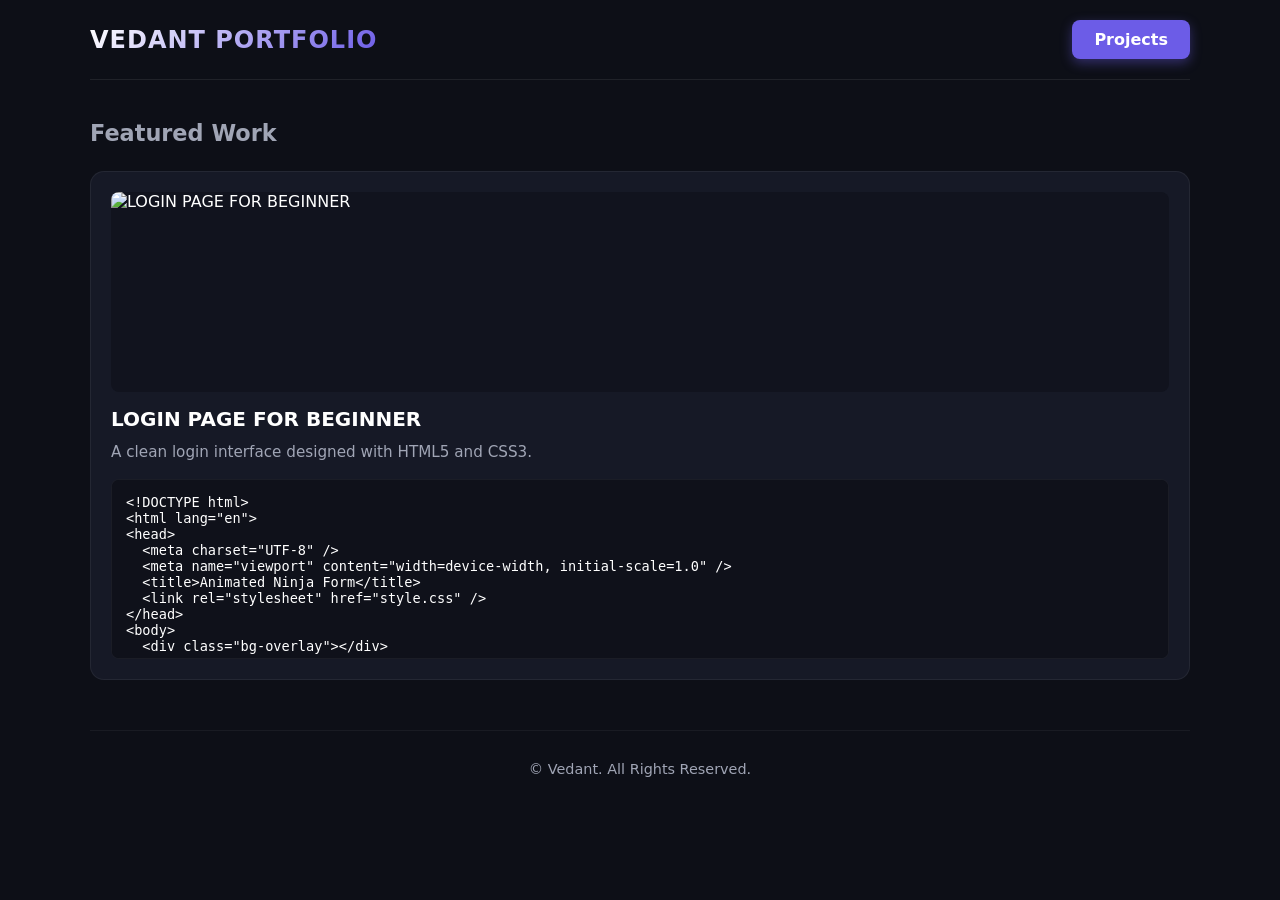
==== commit a99ecf4c: "Deploy complete animated UI with security locks and mobile fallback" ====
--- a/index.html
+++ b/index.html
@@ -1,274 +1,311 @@
 <!DOCTYPE html>
 <html lang="en">
-
 <head>
-    <meta charset="UTF-8" />
-    <meta name="viewport" content="width=device-width, initial-scale=1.0" />
-    <title>Vedant | Portfolio</title>
-
-    <script src="https://cdn.jsdelivr.net/npm/@supabase/supabase-js@2"></script>
-
-    <script src="projects-data.js"></script>
-
-    <style>
-        :root {
-            --bg-color: #0f111a;
-            --card-bg: #1a1d2d;
-            --accent: #6c5ce7;
-            --text: #ffffff;
-            --text-muted: #a0a5b5;
-            --font-mono: 'Fira Code', monospace;
+  <meta charset="UTF-8" />
+  <meta name="viewport" content="width=device-width, initial-scale=1.0" />
+  <title>Vedant | Developer Portfolio</title>
+  
+  <script src="https://cdn.jsdelivr.net/npm/@supabase/supabase-js@2"></script>
+  
+  <script src="projects-data.js"></script>
+
+  <style>
+    :root {
+      --bg-color: #0d0f17;
+      --card-bg: #161926;
+      --accent: #6c5ce7;
+      --accent-glow: rgba(108, 92, 231, 0.4);
+      --text: #ffffff;
+      --text-muted: #a0a5b5;
+      --font-mono: 'Fira Code', monospace;
+    }
+
+    * {
+      box-sizing: border-box;
+      margin: 0;
+      padding: 0;
+    }
+
+    body {
+      background-color: var(--bg-color);
+      color: var(--text);
+      font-family: system-ui, -apple-system, sans-serif;
+      padding: 20px;
+      user-select: none; /* Security: Disables text copying */
+      -webkit-user-select: none;
+      -ms-user-select: none;
+    }
+
+    header {
+      display: flex;
+      justify-content: space-between;
+      align-items: center;
+      max-width: 1100px;
+      margin: 0 auto 40px auto;
+      border-bottom: 1px solid rgba(255,255,255,0.08);
+      padding-bottom: 20px;
+      animation: fadeInDown 0.8s ease-out;
+    }
+
+    .brand-title {
+      font-size: 1.5rem;
+      font-weight: 700;
+      letter-spacing: 1px;
+      background: linear-gradient(135deg, #fff 0%, var(--accent) 100%);
+      -webkit-background-clip: text;
+      -webkit-text-fill-color: transparent;
+    }
+
+    .nav-links {
+      display: flex;
+      gap: 15px;
+    }
+
+    .btn {
+      background: var(--accent);
+      color: #fff;
+      border: none;
+      padding: 10px 22px;
+      border-radius: 8px;
+      cursor: pointer;
+      text-decoration: none;
+      font-weight: 600;
+      transition: all 0.3s cubic-bezier(0.25, 0.8, 0.25, 1);
+      box-shadow: 0 4px 12px var(--accent-glow);
+    }
+
+    .btn:hover {
+      transform: translateY(-2px);
+      box-shadow: 0 6px 18px var(--accent-glow);
+    }
+
+    .section-title {
+      max-width: 1100px;
+      margin: 0 auto 25px auto;
+      font-size: 1.4rem;
+      color: var(--text-muted);
+      animation: fadeIn 1s ease-out;
+    }
+
+    .projects-grid {
+      display: grid;
+      grid-template-columns: repeat(auto-fit, minmax(320px, 1fr));
+      gap: 25px;
+      max-width: 1100px;
+      margin: 0 auto 50px auto;
+    }
+
+    /* Card Animations & Smooth Hover Effects */
+    .project-card {
+      background: var(--card-bg);
+      border-radius: 14px;
+      padding: 20px;
+      border: 1px solid rgba(255,255,255,0.06);
+      display: flex;
+      flex-direction: column;
+      transition: all 0.3s cubic-bezier(0.25, 0.8, 0.25, 1);
+      animation: fadeInUp 0.8s ease-out;
+      position: relative;
+      overflow: hidden;
+    }
+
+    .project-card:hover {
+      transform: translateY(-6px);
+      border-color: var(--accent);
+      box-shadow: 0 10px 25px rgba(0, 0, 0, 0.5), 0 0 15px var(--accent-glow);
+    }
+
+    .project-img {
+      width: 100%;
+      height: 200px;
+      object-fit: cover;
+      border-radius: 8px;
+      margin-bottom: 15px;
+      background-color: #11131e;
+      transition: transform 0.3s ease;
+    }
+
+    .project-card:hover .project-img {
+      transform: scale(1.02);
+    }
+
+    .project-title {
+      font-size: 1.25rem;
+      margin-bottom: 10px;
+      color: #fff;
+    }
+
+    .project-desc {
+      color: var(--text-muted);
+      font-size: 0.95rem;
+      line-height: 1.5;
+      margin-bottom: 15px;
+      flex-grow: 1;
+    }
+
+    pre {
+      background: #0f111a;
+      padding: 14px;
+      border-radius: 8px;
+      overflow-x: auto;
+      font-size: 0.85rem;
+      max-height: 180px;
+      border: 1px solid rgba(255,255,255,0.05);
+      font-family: var(--font-mono);
+    }
+
+    footer {
+      text-align: center;
+      padding: 30px;
+      color: var(--text-muted);
+      font-size: 0.9rem;
+      border-top: 1px solid rgba(255,255,255,0.05);
+      max-width: 1100px;
+      margin: 0 auto;
+    }
+
+    /* Keyframe Animations */
+    @keyframes fadeIn {
+      from { opacity: 0; }
+      to { opacity: 1; }
+    }
+
+    @keyframes fadeInDown {
+      from { opacity: 0; transform: translateY(-20px); }
+      to { opacity: 1; transform: translateY(0); }
+    }
+
+    @keyframes fadeInUp {
+      from { opacity: 0; transform: translateY(20px); }
+      to { opacity: 1; transform: translateY(0); }
+    }
+  </style>
+</head>
+<body>
+
+  <header>
+    <div class="brand-title">VEDANT PORTFOLIO</div>
+    <div class="nav-links">
+      <a href="projects.html" class="btn">Projects</a>
+    </div>
+  </header>
+
+  <main>
+    <h2 class="section-title">Featured Work</h2>
+    <div id="projectsContainer" class="projects-grid">
+      <p style="color:var(--text-muted);">Loading projects...</p>
+    </div>
+  </main>
+
+  <footer>
+    &copy; Vedant. All Rights Reserved.
+  </footer>
+
+  <script>
+    // ----------------------------------------------------
+    // 1. SUPABASE CLIENT CONFIGURATION
+    // ----------------------------------------------------
+    const SUPABASE_URL = 'https://pcscuwbjndjclknskohi.supabase.co';
+    const SUPABASE_ANON_KEY = 'eyJhbGciOiJIUzI1NiIsInR5cCI6IkpXVCJ9.eyJpc3MiOiJzdXBhYmFzZSIsInJlZiI6InBjc2N1d2JqbmRqY2xrbnNrb2hpIiwicm9sZSI6ImFub24iLCJpYXQiOjE3ODU0MDE4MDQsImV4cCI6MjEwMDk3NzgwNH0.3ubU4CAxiTkG9GzG_BWgW7Wbth0ZPBpmaDpO5r-rDrY';
+
+    let dbClient = null;
+    if (typeof supabase !== 'undefined' && SUPABASE_URL !== '') {
+      dbClient = supabase.createClient(SUPABASE_URL, SUPABASE_ANON_KEY, {
+        auth: { persistSession: false },
+        global: { headers: { 'x-application-name': 'portfolio-web-app' } }
+      });
+    }
+
+    // ----------------------------------------------------
+    // 2. FETCH PROJECTS (HYBRID AUTOMATIC FALLBACK FOR MOBILE)
+    // ----------------------------------------------------
+    async function fetchProjectsFromDatabase() {
+      const container = document.getElementById('projectsContainer');
+      if (!container) return;
+
+      // 1. Try Supabase First (PC / Desktop)
+      if (dbClient) {
+        try {
+          const { data: projects, error } = await dbClient
+            .from('projects')
+            .select('*')
+            .order('created_at', { ascending: false });
+
+          if (!error && projects && projects.length > 0) {
+            renderProjectsList(projects);
+            return;
+          }
+        } catch (err) {
+          console.log("Mobile carrier blocked Supabase API. Utilizing local backup...");
         }
-
-        * {
-            box-sizing: border-box;
-            margin: 0;
-            padding: 0;
-        }
-
-        body {
-            background-color: var(--bg-color);
-            color: var(--text);
-            font-family: system-ui, -apple-system, sans-serif;
-            padding: 20px;
-            user-select: none;
-            /* Prevents text selection inspection */
-        }
-
-        header {
-            display: flex;
-            justify-content: space-between;
-            align-items: center;
-            max-width: 1100px;
-            margin: 0 auto 40px auto;
-            border-bottom: 1px solid rgba(255, 255, 255, 0.1);
-            padding-bottom: 20px;
-        }
-
-        .brand-title {
-            font-size: 1.5rem;
-            font-weight: 700;
-            letter-spacing: 1px;
-        }
-
-        .nav-links {
-            display: flex;
-            gap: 15px;
-        }
-
-        .btn {
-            background: var(--accent);
-            color: #fff;
-            border: none;
-            padding: 10px 20px;
-            border-radius: 6px;
-            cursor: pointer;
-            text-decoration: none;
-            font-weight: 600;
-            transition: opacity 0.2s;
-        }
-
-        .btn:hover {
-            opacity: 0.9;
-        }
-
-        .section-title {
-            max-width: 1100px;
-            margin: 0 auto 20px auto;
-            font-size: 1.3rem;
-            color: var(--text-muted);
-        }
-
-        .projects-grid {
-            display: grid;
-            grid-template-columns: repeat(auto-fit, minmax(320px, 1fr));
-            gap: 25px;
-            max-width: 1100px;
-            margin: 0 auto 50px auto;
-        }
-
-        .project-card {
-            background: var(--card-bg);
-            border-radius: 12px;
-            padding: 20px;
-            border: 1px solid rgba(255, 255, 255, 0.08);
-            display: flex;
-            flex-direction: column;
-            box-shadow: 0 4px 20px rgba(0, 0, 0, 0.3);
-        }
-
-        .project-img {
-            width: 100%;
-            height: 200px;
-            object-fit: cover;
-            border-radius: 8px;
-            margin-bottom: 15px;
-            background-color: #121420;
-        }
-
-        .project-title {
-            font-size: 1.25rem;
-            margin-bottom: 10px;
-            color: #fff;
-        }
-
-        .project-desc {
-            color: var(--text-muted);
-            font-size: 0.95rem;
-            line-height: 1.5;
-            margin-bottom: 15px;
-            flex-grow: 1;
-        }
-
-        pre {
-            background: #11131f;
-            padding: 14px;
-            border-radius: 8px;
-            overflow-x: auto;
-            font-size: 0.85rem;
-            max-height: 180px;
-            border: 1px solid rgba(255, 255, 255, 0.05);
-            font-family: var(--font-mono);
-        }
-
-        footer {
-            text-align: center;
-            padding: 30px;
-            color: var(--text-muted);
-            font-size: 0.9rem;
-            border-top: 1px solid rgba(255, 255, 255, 0.05);
-            max-width: 1100px;
-            margin: 0 auto;
-        }
-    </style>
-</head>
-
-<body>
-
-    <header>
-        <div class="brand-title">VEDANT PORTFOLIO</div>
-        <div class="nav-links">
-            <a href="projects.html" class="btn">Projects</a>
-        </div>
-    </header>
-
-    <main>
-        <h2 class="section-title">Featured Projects</h2>
-        <div id="projectsContainer" class="projects-grid">
-            <p style="color:var(--text-muted);">Loading projects...</p>
-        </div>
-    </main>
-
-    <footer>
-        &copy; Vedant. All Rights Reserved.
-    </footer>
-
-    <script>
-        // ----------------------------------------------------
-        // 1. SUPABASE CLIENT CONFIGURATION
-        // ----------------------------------------------------
-        const SUPABASE_URL = 'https://pcscuwbjndjclknskohi.supabase.co';
-        const SUPABASE_ANON_KEY = 'eyJhbGciOiJIUzI1NiIsInR5cCI6IkpXVCJ9.eyJpc3MiOiJzdXBhYmFzZSIsInJlZiI6InBjc2N1d2JqbmRqY2xrbnNrb2hpIiwicm9sZSI6ImFub24iLCJpYXQiOjE3ODU0MDE4MDQsImV4cCI6MjEwMDk3NzgwNH0.3ubU4CAxiTkG9GzG_BWgW7Wbth0ZPBpmaDpO5r-rDrY';
-
-        let dbClient = null;
-        if (typeof supabase !== 'undefined' && SUPABASE_URL !== '') {
-            dbClient = supabase.createClient(SUPABASE_URL, SUPABASE_ANON_KEY, {
-                auth: { persistSession: false },
-                global: { headers: { 'x-application-name': 'portfolio-web-app' } }
-            });
-        }
-
-        // ----------------------------------------------------
-        // 2. FETCH PROJECTS (SMART AUTOMATIC FALLBACK)
-        // ----------------------------------------------------
-        async function fetchProjectsFromDatabase() {
-            const container = document.getElementById('projectsContainer');
-            if (!container) return;
-
-            // Try Supabase First
-            if (dbClient) {
-                try {
-                    const { data: projects, error } = await dbClient
-                        .from('projects')
-                        .select('*')
-                        .order('created_at', { ascending: false });
-
-                    if (!error && projects && projects.length > 0) {
-                        renderProjectsList(projects);
-                        return;
-                    }
-                } catch (err) {
-                    console.log("Mobile carrier/DNS blocked Supabase API. Utilizing local backup...");
-                }
-            }
-
-            // Automatic Fallback to Local Backup (100% Mobile Reliable)
-            if (window.localProjectsBackup && window.localProjectsBackup.length > 0) {
-                renderProjectsList(window.localProjectsBackup);
-            } else {
-                container.innerHTML = '<p style="color:var(--text-muted);">No projects available.</p>';
-            }
-        }
-
-        // ----------------------------------------------------
-        // 3. RENDER PROJECTS LIST
-        // ----------------------------------------------------
-        function renderProjectsList(projects) {
-            const container = document.getElementById('projectsContainer');
-            container.innerHTML = '';
-
-            projects.forEach(project => {
-                const card = document.createElement('div');
-                card.className = 'project-card';
-
-                const imgUrl = project.image_url || './bg-img.jpg';
-
-                card.innerHTML = `
+      }
+
+      // 2. Automatic Local Fallback (100% Reliable on Mobile)
+      if (window.localProjectsBackup && window.localProjectsBackup.length > 0) {
+        renderProjectsList(window.localProjectsBackup);
+      } else {
+        container.innerHTML = '<p style="color:var(--text-muted);">No projects available.</p>';
+      }
+    }
+
+    // ----------------------------------------------------
+    // 3. RENDER PROJECTS LIST
+    // ----------------------------------------------------
+    function renderProjectsList(projects) {
+      const container = document.getElementById('projectsContainer');
+      container.innerHTML = '';
+
+      projects.forEach(project => {
+        const card = document.createElement('div');
+        card.className = 'project-card';
+
+        const imgUrl = project.image_url || './bg-img.jpg';
+
+        card.innerHTML = `
           <img 
             src="${imgUrl}" 
             alt="${project.title}" 
             class="project-img" 
-            onerror="this.onerror=null; this.src='https://placehold.co/600x400/1e1e2e/ffffff?text=Project+Preview';" 
+            onerror="this.onerror=null; this.src='https://placehold.co/600x400/161926/ffffff?text=Project+Preview';" 
           />
           <h3 class="project-title">${project.title}</h3>
           <p class="project-desc">${project.description || ''}</p>
           ${project.code_snippet ? `<pre><code>${escapeHtml(project.code_snippet)}</code></pre>` : ''}
         `;
 
-                container.appendChild(card);
-            });
-        }
-
-        function escapeHtml(text) {
-            return text
-                .replace(/&/g, "&amp;")
-                .replace(/</g, "&lt;")
-                .replace(/>/g, "&gt;")
-                .replace(/"/g, "&quot;")
-                .replace(/'/g, "&#039;");
-        }
-
-        // ----------------------------------------------------
-        // 4. FRONT-END INSPECTION BLOCKER (SECURITY)
-        // ----------------------------------------------------
-        // Block Right-Click Context Menu
-        document.addEventListener('contextmenu', (e) => e.preventDefault());
-
-        // Block F12, Ctrl+Shift+I, Ctrl+Shift+J, Ctrl+U, Ctrl+S
-        document.addEventListener('keydown', (e) => {
-            if (
-                e.key === 'F12' ||
-                (e.ctrlKey && e.shiftKey && (e.key === 'I' || e.key === 'j' || e.key === 'J' || e.key === 'i')) ||
-                (e.ctrlKey && (e.key === 'u' || e.key === 'U' || e.key === 's' || e.key === 'S'))
-            ) {
-                e.preventDefault();
-                return false;
-            }
-        });
-
-        // Initialize Fetch on Page Load
-        window.addEventListener('DOMContentLoaded', fetchProjectsFromDatabase);
-    </script>
+        container.appendChild(card);
+      });
+    }
+
+    function escapeHtml(text) {
+      return text
+        .replace(/&/g, "&amp;")
+        .replace(/</g, "&lt;")
+        .replace(/>/g, "&gt;")
+        .replace(/"/g, "&quot;")
+        .replace(/'/g, "&#039;");
+    }
+
+    // ----------------------------------------------------
+    // 4. HIGH SECURITY INSPECTION BLOCKER
+    // ----------------------------------------------------
+    // Block Right-Click Context Menu
+    document.addEventListener('contextmenu', (e) => e.preventDefault());
+
+    // Block F12, Ctrl+Shift+I, Ctrl+Shift+J, Ctrl+U, Ctrl+S
+    document.addEventListener('keydown', (e) => {
+      if (
+        e.key === 'F12' ||
+        (e.ctrlKey && e.shiftKey && (e.key === 'I' || e.key === 'j' || e.key === 'J' || e.key === 'i')) ||
+        (e.ctrlKey && (e.key === 'u' || e.key === 'U' || e.key === 's' || e.key === 'S'))
+      ) {
+        e.preventDefault();
+        return false;
+      }
+    });
+
+    // Initialize Fetch on Page Load
+    window.addEventListener('DOMContentLoaded', fetchProjectsFromDatabase);
+  </script>
 </body>
-
 </html>
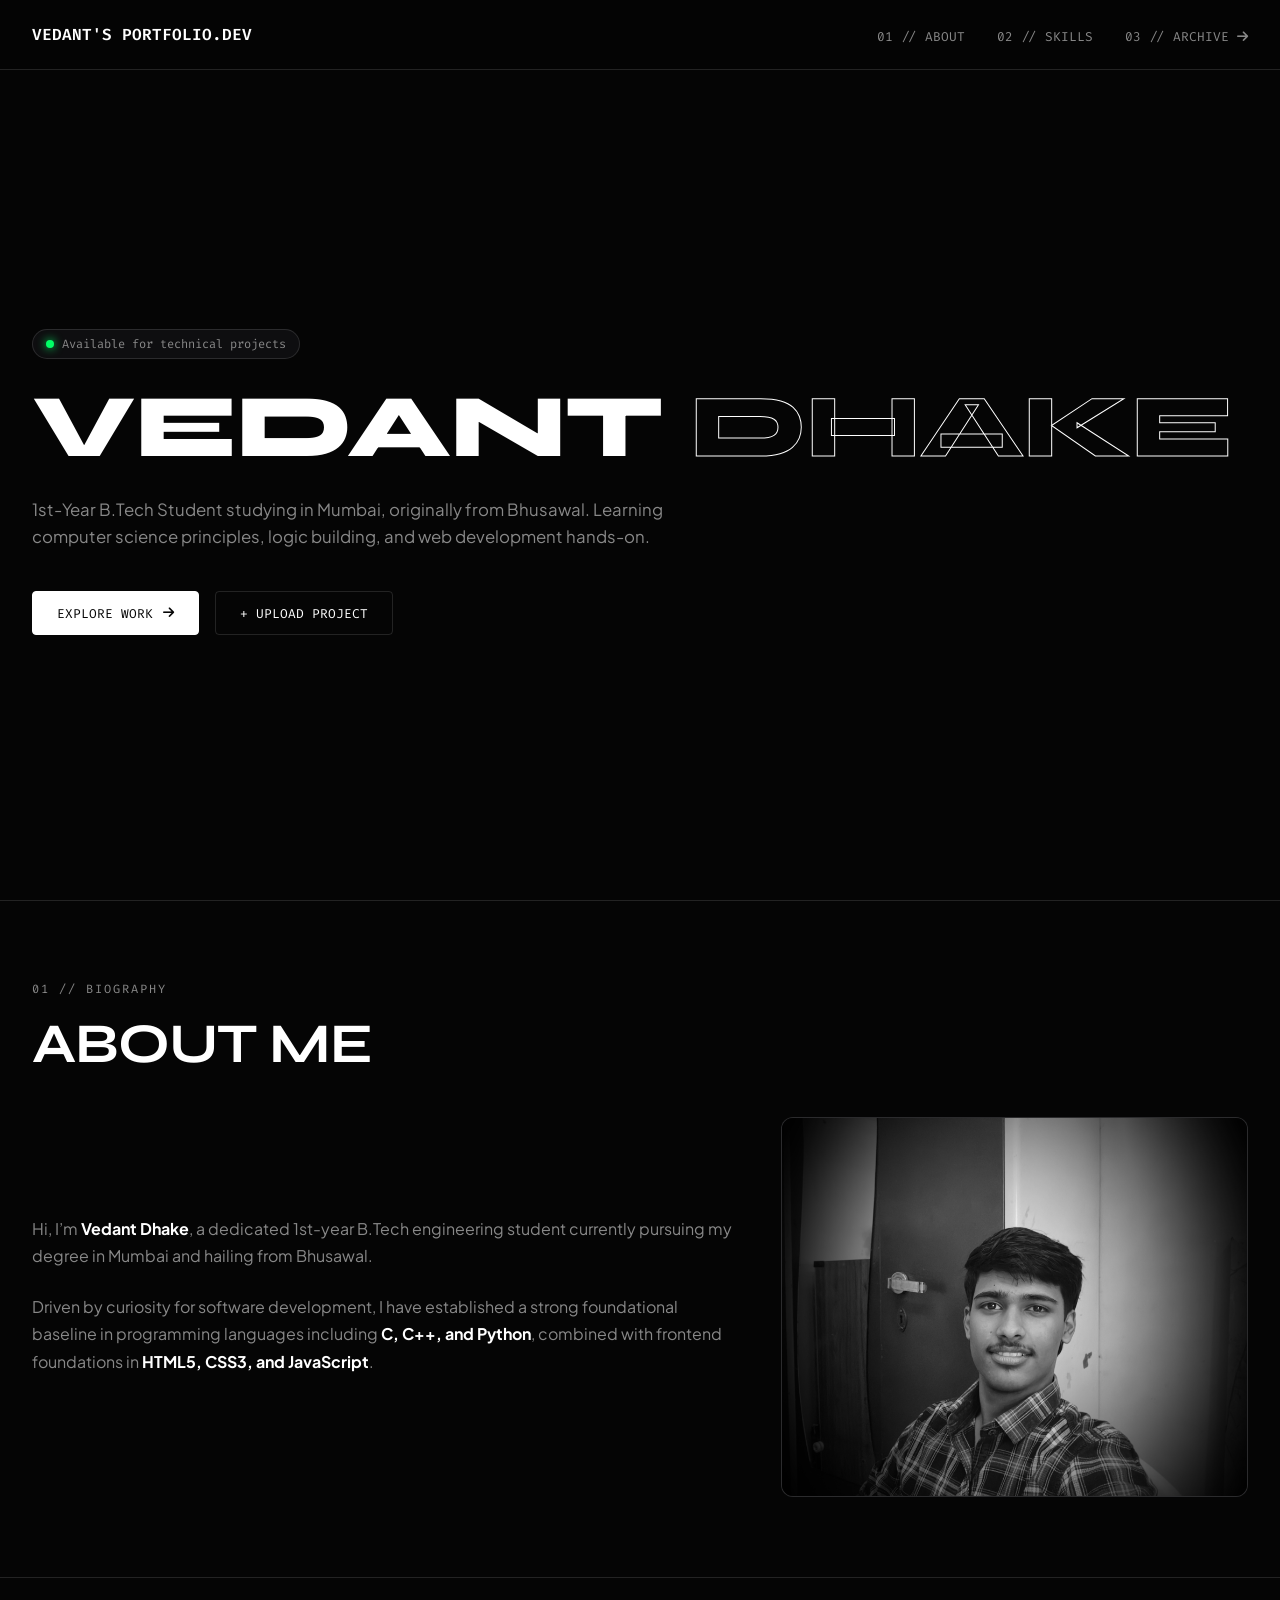
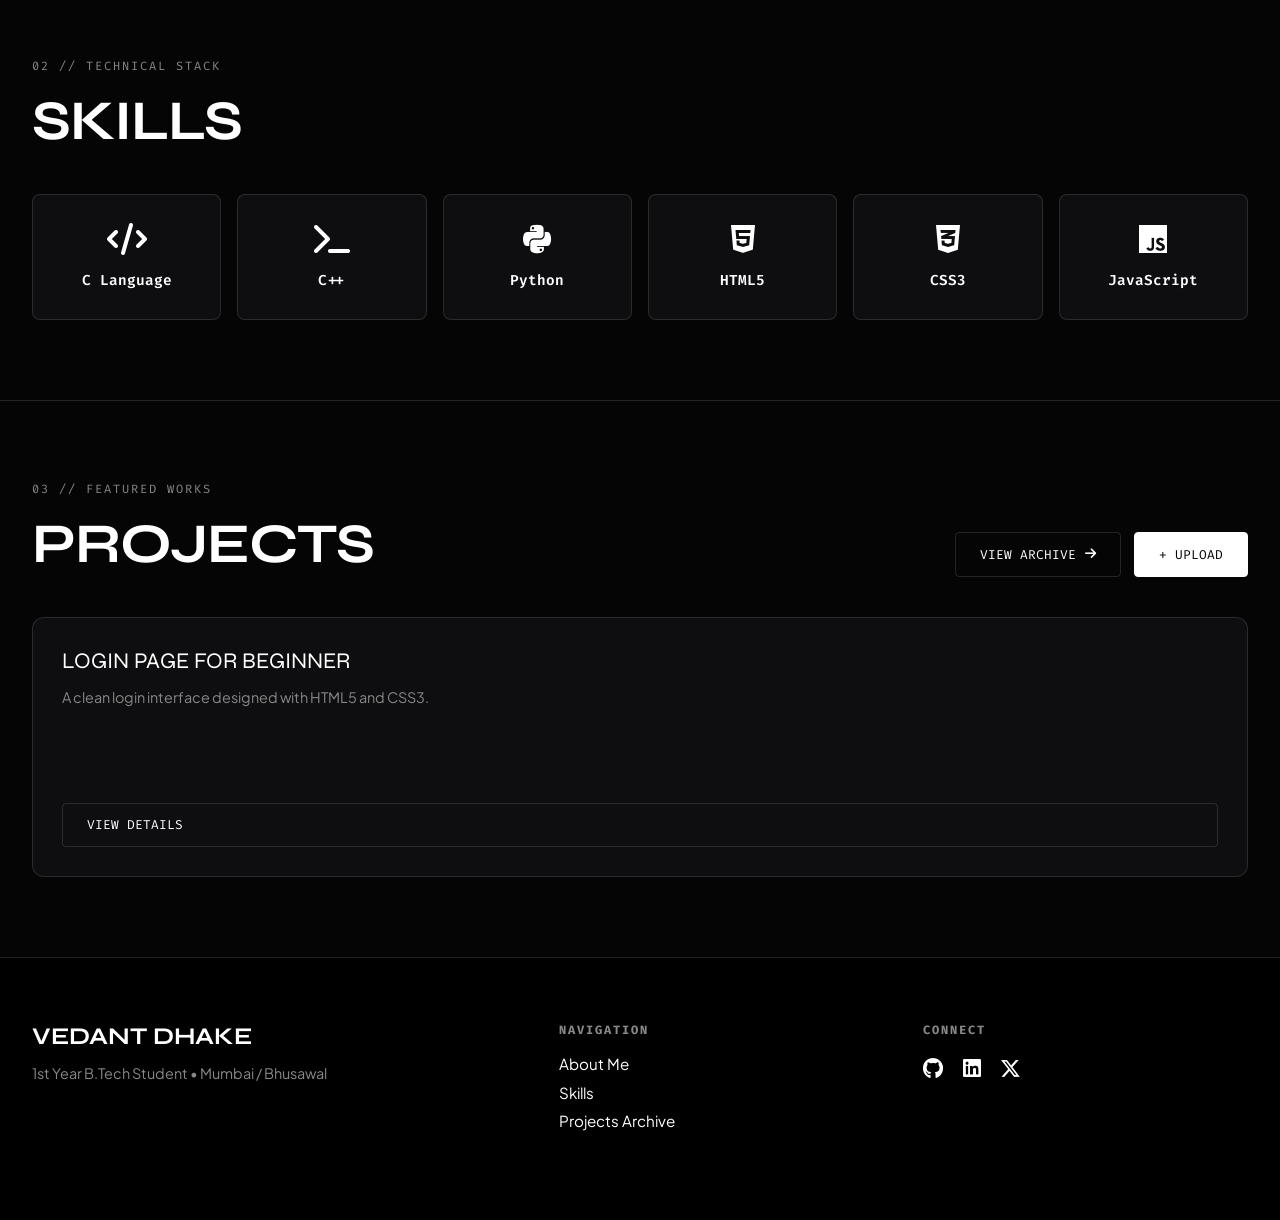
==== commit d4e031ba: "Big mistaken" ====
--- a/index.html
+++ b/index.html
@@ -1,311 +1,783 @@
 <!DOCTYPE html>
 <html lang="en">
+
 <head>
-  <meta charset="UTF-8" />
-  <meta name="viewport" content="width=device-width, initial-scale=1.0" />
-  <title>Vedant | Developer Portfolio</title>
-  
-  <script src="https://cdn.jsdelivr.net/npm/@supabase/supabase-js@2"></script>
-  
-  <script src="projects-data.js"></script>
-
-  <style>
-    :root {
-      --bg-color: #0d0f17;
-      --card-bg: #161926;
-      --accent: #6c5ce7;
-      --accent-glow: rgba(108, 92, 231, 0.4);
-      --text: #ffffff;
-      --text-muted: #a0a5b5;
-      --font-mono: 'Fira Code', monospace;
-    }
-
-    * {
-      box-sizing: border-box;
-      margin: 0;
-      padding: 0;
-    }
-
-    body {
-      background-color: var(--bg-color);
-      color: var(--text);
-      font-family: system-ui, -apple-system, sans-serif;
-      padding: 20px;
-      user-select: none; /* Security: Disables text copying */
-      -webkit-user-select: none;
-      -ms-user-select: none;
-    }
-
-    header {
-      display: flex;
-      justify-content: space-between;
-      align-items: center;
-      max-width: 1100px;
-      margin: 0 auto 40px auto;
-      border-bottom: 1px solid rgba(255,255,255,0.08);
-      padding-bottom: 20px;
-      animation: fadeInDown 0.8s ease-out;
-    }
-
-    .brand-title {
-      font-size: 1.5rem;
-      font-weight: 700;
-      letter-spacing: 1px;
-      background: linear-gradient(135deg, #fff 0%, var(--accent) 100%);
-      -webkit-background-clip: text;
-      -webkit-text-fill-color: transparent;
-    }
-
-    .nav-links {
-      display: flex;
-      gap: 15px;
-    }
-
-    .btn {
-      background: var(--accent);
-      color: #fff;
-      border: none;
-      padding: 10px 22px;
-      border-radius: 8px;
-      cursor: pointer;
-      text-decoration: none;
-      font-weight: 600;
-      transition: all 0.3s cubic-bezier(0.25, 0.8, 0.25, 1);
-      box-shadow: 0 4px 12px var(--accent-glow);
-    }
-
-    .btn:hover {
-      transform: translateY(-2px);
-      box-shadow: 0 6px 18px var(--accent-glow);
-    }
-
-    .section-title {
-      max-width: 1100px;
-      margin: 0 auto 25px auto;
-      font-size: 1.4rem;
-      color: var(--text-muted);
-      animation: fadeIn 1s ease-out;
-    }
-
-    .projects-grid {
-      display: grid;
-      grid-template-columns: repeat(auto-fit, minmax(320px, 1fr));
-      gap: 25px;
-      max-width: 1100px;
-      margin: 0 auto 50px auto;
-    }
-
-    /* Card Animations & Smooth Hover Effects */
-    .project-card {
-      background: var(--card-bg);
-      border-radius: 14px;
-      padding: 20px;
-      border: 1px solid rgba(255,255,255,0.06);
-      display: flex;
-      flex-direction: column;
-      transition: all 0.3s cubic-bezier(0.25, 0.8, 0.25, 1);
-      animation: fadeInUp 0.8s ease-out;
-      position: relative;
-      overflow: hidden;
-    }
-
-    .project-card:hover {
-      transform: translateY(-6px);
-      border-color: var(--accent);
-      box-shadow: 0 10px 25px rgba(0, 0, 0, 0.5), 0 0 15px var(--accent-glow);
-    }
-
-    .project-img {
-      width: 100%;
-      height: 200px;
-      object-fit: cover;
-      border-radius: 8px;
-      margin-bottom: 15px;
-      background-color: #11131e;
-      transition: transform 0.3s ease;
-    }
-
-    .project-card:hover .project-img {
-      transform: scale(1.02);
-    }
-
-    .project-title {
-      font-size: 1.25rem;
-      margin-bottom: 10px;
-      color: #fff;
-    }
-
-    .project-desc {
-      color: var(--text-muted);
-      font-size: 0.95rem;
-      line-height: 1.5;
-      margin-bottom: 15px;
-      flex-grow: 1;
-    }
-
-    pre {
-      background: #0f111a;
-      padding: 14px;
-      border-radius: 8px;
-      overflow-x: auto;
-      font-size: 0.85rem;
-      max-height: 180px;
-      border: 1px solid rgba(255,255,255,0.05);
-      font-family: var(--font-mono);
-    }
-
-    footer {
-      text-align: center;
-      padding: 30px;
-      color: var(--text-muted);
-      font-size: 0.9rem;
-      border-top: 1px solid rgba(255,255,255,0.05);
-      max-width: 1100px;
-      margin: 0 auto;
-    }
-
-    /* Keyframe Animations */
-    @keyframes fadeIn {
-      from { opacity: 0; }
-      to { opacity: 1; }
-    }
-
-    @keyframes fadeInDown {
-      from { opacity: 0; transform: translateY(-20px); }
-      to { opacity: 1; transform: translateY(0); }
-    }
-
-    @keyframes fadeInUp {
-      from { opacity: 0; transform: translateY(20px); }
-      to { opacity: 1; transform: translateY(0); }
-    }
-  </style>
+    <meta charset="UTF-8" />
+    <meta http-equiv="Cache-Control" content="no-cache, no-store, must-revalidate" />
+    <meta http-equiv="Pragma" content="no-cache" />
+    <meta http-equiv="Expires" content="0" />
+    <meta name="viewport" content="width=device-width, initial-scale=1.0" />
+    <title>Vedant Dhake — Developer Portfolio</title>
+    <script src="projects-data.js"></script>
+    <link rel="preconnect" href="https://fonts.googleapis.com">
+    <link rel="preconnect" href="https://fonts.gstatic.com" crossorigin>
+    <link
+        href="https://fonts.googleapis.com/css2?family=Fira+Code:wght@400;600&family=Plus+Jakarta+Sans:wght@300;400;500;700&family=Syne:wght@700;800&display=swap"
+        rel="stylesheet">
+
+    <link rel="stylesheet" href="https://cdnjs.cloudflare.com/ajax/libs/font-awesome/6.4.0/css/all.min.css" />
+
+    <script src="https://cdn.jsdelivr.net/npm/@supabase/supabase-js@2"></script>
+    <script>
+        if (typeof supabase === 'undefined') {
+            document.write('<script src="https://unpkg.com/@supabase/supabase-js@2"><\/script>');
+        }
+    </script>
+
+
+    <style>
+        :root {
+            --bg: #050505;
+            --surface: #0e0e10;
+            --surface-border: rgba(255, 255, 255, 0.12);
+            --text: #ffffff;
+            --text-muted: #888888;
+            --font-display: 'Syne', sans-serif;
+            --font-body: 'Plus Jakarta Sans', sans-serif;
+            --font-mono: 'Fira Code', monospace;
+        }
+
+        * {
+            margin: 0;
+            padding: 0;
+            box-sizing: border-box;
+        }
+
+        html {
+            scroll-behavior: smooth;
+            background-color: var(--bg);
+            color: var(--text);
+            font-family: var(--font-body);
+            overflow-x: hidden;
+        }
+
+        header {
+            position: fixed;
+            top: 0;
+            left: 0;
+            width: 100%;
+            padding: 1.5rem 2rem;
+            display: flex;
+            justify-content: space-between;
+            align-items: center;
+            z-index: 1000;
+            backdrop-filter: blur(16px);
+            background: rgba(5, 5, 5, 0.85);
+            border-bottom: 1px solid var(--surface-border);
+        }
+
+        .logo {
+            font-family: var(--font-mono);
+            font-size: 1rem;
+            font-weight: 600;
+            text-transform: uppercase;
+            color: #fff;
+            text-decoration: none;
+        }
+
+        .nav-links {
+            display: flex;
+            gap: 2rem;
+            list-style: none;
+        }
+
+        .nav-link {
+            font-family: var(--font-mono);
+            font-size: 0.8rem;
+            color: var(--text-muted);
+            text-decoration: none;
+            text-transform: uppercase;
+            transition: color 0.3s;
+        }
+
+        .nav-link:hover {
+            color: var(--text);
+        }
+
+        .hero {
+            min-height: 100vh;
+            display: flex;
+            flex-direction: column;
+            justify-content: center;
+            padding: 8rem 2rem 4rem 2rem;
+            max-width: 1400px;
+            margin: 0 auto;
+        }
+
+        .hero-badge {
+            font-family: var(--font-mono);
+            font-size: 0.75rem;
+            color: var(--text-muted);
+            margin-bottom: 1.5rem;
+            display: inline-flex;
+            align-items: center;
+            gap: 0.5rem;
+            border: 1px solid var(--surface-border);
+            padding: 0.4rem 0.8rem;
+            border-radius: 50px;
+            width: fit-content;
+            background: var(--surface);
+        }
+
+        .hero-badge span {
+            width: 8px;
+            height: 8px;
+            background: #00ff66;
+            border-radius: 50%;
+            display: inline-block;
+            box-shadow: 0 0 10px #00ff66;
+        }
+
+        .hero-title {
+            font-family: var(--font-display);
+            font-size: clamp(2.5rem, 7vw, 6.5rem);
+            font-weight: 800;
+            line-height: 1;
+            letter-spacing: -1px;
+            text-transform: uppercase;
+            margin-bottom: 1.5rem;
+            word-break: break-word;
+        }
+
+        .hero-title span {
+            -webkit-text-stroke: 1px #fff;
+            color: transparent;
+        }
+
+        .hero-sub {
+            color: var(--text-muted);
+            font-size: 1.05rem;
+            max-width: 650px;
+            line-height: 1.6;
+            margin-bottom: 2.5rem;
+        }
+
+        .btn-group {
+            display: flex;
+            gap: 1rem;
+            flex-wrap: wrap;
+        }
+
+        .btn {
+            padding: 0.8rem 1.5rem;
+            font-family: var(--font-mono);
+            font-size: 0.8rem;
+            text-transform: uppercase;
+            border-radius: 4px;
+            text-decoration: none;
+            display: inline-flex;
+            align-items: center;
+            gap: 0.6rem;
+            cursor: pointer;
+            transition: all 0.3s ease;
+        }
+
+        .btn-white {
+            background: var(--text);
+            color: var(--bg);
+            border: 1px solid var(--text);
+        }
+
+        .btn-outline {
+            background: transparent;
+            color: var(--text);
+            border: 1px solid var(--surface-border);
+        }
+
+        section {
+            padding: 5rem 2rem;
+            max-width: 1400px;
+            margin: 0 auto;
+            border-top: 1px solid var(--surface-border);
+        }
+
+        .section-label {
+            font-family: var(--font-mono);
+            font-size: 0.75rem;
+            color: var(--text-muted);
+            text-transform: uppercase;
+            letter-spacing: 2px;
+            margin-bottom: 0.8rem;
+        }
+
+        .section-heading {
+            font-family: var(--font-display);
+            font-size: clamp(2rem, 5vw, 3.5rem);
+            text-transform: uppercase;
+            letter-spacing: -1px;
+            margin-bottom: 2.5rem;
+        }
+
+        .about-grid {
+            display: grid;
+            grid-template-columns: 1.2fr 0.8fr;
+            gap: 3rem;
+            align-items: center;
+        }
+
+        .about-text p {
+            color: var(--text-muted);
+            font-size: 1rem;
+            line-height: 1.7;
+            margin-bottom: 1.5rem;
+        }
+
+        .about-image-card {
+            width: 100%;
+            height: 380px;
+            background: var(--surface);
+            border: 1px solid var(--surface-border);
+            border-radius: 12px;
+            overflow: hidden;
+        }
+
+        .about-image-card img {
+            width: 100%;
+            height: 100%;
+            object-fit: cover;
+            filter: grayscale(100%);
+        }
+
+        .skills-grid {
+            display: grid;
+            grid-template-columns: repeat(auto-fit, minmax(140px, 1fr));
+            gap: 1rem;
+        }
+
+        .skill-card {
+            background: var(--surface);
+            border: 1px solid var(--surface-border);
+            padding: 1.8rem 1.2rem;
+            border-radius: 8px;
+            text-align: center;
+        }
+
+        .skill-card i {
+            font-size: 2rem;
+            margin-bottom: 1rem;
+            color: var(--text);
+        }
+
+        .skill-name {
+            font-family: var(--font-mono);
+            font-size: 0.9rem;
+            font-weight: 600;
+        }
+
+        .projects-top {
+            display: flex;
+            justify-content: space-between;
+            align-items: flex-end;
+            margin-bottom: 2.5rem;
+            flex-wrap: wrap;
+            gap: 1.5rem;
+        }
+
+        .projects-grid {
+            display: grid;
+            grid-template-columns: repeat(auto-fit, minmax(280px, 1fr));
+            gap: 1.5rem;
+        }
+
+        .project-card {
+            background: var(--surface);
+            border: 1px solid var(--surface-border);
+            border-radius: 12px;
+            padding: 1.8rem;
+            display: flex;
+            flex-direction: column;
+            justify-content: space-between;
+            min-height: 260px;
+        }
+
+        .project-title {
+            font-family: var(--font-display);
+            font-size: 1.4rem;
+            margin-bottom: 0.8rem;
+            text-transform: uppercase;
+        }
+
+        .project-desc {
+            color: var(--text-muted);
+            font-size: 0.9rem;
+            line-height: 1.5;
+            margin-bottom: 1.5rem;
+        }
+
+        .modal-overlay {
+            position: fixed;
+            top: 0;
+            left: 0;
+            width: 100vw;
+            height: 100vh;
+            background: rgba(0, 0, 0, 0.9);
+            backdrop-filter: blur(10px);
+            display: none;
+            justify-content: center;
+            align-items: center;
+            z-index: 5000;
+            padding: 1rem;
+        }
+
+        .modal-box {
+            background: #0a0a0c;
+            border: 1px solid var(--surface-border);
+            border-radius: 12px;
+            width: 100%;
+            max-width: 750px;
+            padding: 1.8rem;
+            position: relative;
+            max-height: 90vh;
+            overflow-y: auto;
+        }
+
+        .modal-close {
+            position: absolute;
+            top: 1rem;
+            right: 1rem;
+            background: none;
+            border: none;
+            color: var(--text-muted);
+            font-size: 1.5rem;
+            cursor: pointer;
+        }
+
+        .form-group {
+            margin-bottom: 1rem;
+        }
+
+        .form-group label {
+            display: block;
+            font-family: var(--font-mono);
+            font-size: 0.75rem;
+            color: var(--text-muted);
+            margin-bottom: 0.4rem;
+            text-transform: uppercase;
+        }
+
+        .form-group input,
+        .form-group textarea {
+            width: 100%;
+            padding: 0.8rem;
+            background: var(--surface);
+            border: 1px solid var(--surface-border);
+            border-radius: 6px;
+            color: #fff;
+            font-family: var(--font-mono);
+            font-size: 0.85rem;
+        }
+
+        footer {
+            background: #000;
+            border-top: 1px solid var(--surface-border);
+            padding: 4rem 2rem 2rem 2rem;
+        }
+
+        .footer-grid {
+            max-width: 1400px;
+            margin: 0 auto;
+            display: grid;
+            grid-template-columns: 1.5fr 1fr 1fr;
+            gap: 2.5rem;
+            margin-bottom: 3rem;
+        }
+
+        .footer-left h3 {
+            font-family: var(--font-display);
+            font-size: 1.5rem;
+            text-transform: uppercase;
+            margin-bottom: 0.8rem;
+        }
+
+        .footer-left p {
+            color: var(--text-muted);
+            font-size: 0.9rem;
+        }
+
+        .footer-col h4 {
+            font-family: var(--font-mono);
+            font-size: 0.75rem;
+            color: var(--text-muted);
+            text-transform: uppercase;
+            letter-spacing: 2px;
+            margin-bottom: 1rem;
+        }
+
+        .footer-col a {
+            display: block;
+            color: #fff;
+            text-decoration: none;
+            font-size: 0.95rem;
+            margin-bottom: 0.6rem;
+        }
+
+        .social-icons {
+            display: flex;
+            gap: 1.2rem;
+        }
+
+        .social-icons a {
+            font-size: 1.3rem;
+            color: #fff;
+        }
+
+        @media (max-width: 768px) {
+            header {
+                flex-direction: column;
+                gap: 1rem;
+                align-items: flex-start;
+                padding: 1rem 1.5rem;
+            }
+
+            .nav-links {
+                gap: 1.2rem;
+                width: 100%;
+                justify-content: space-between;
+            }
+
+            .about-grid,
+            .footer-grid {
+                grid-template-columns: 1fr;
+            }
+
+            .projects-top {
+                flex-direction: column;
+                align-items: flex-start;
+            }
+
+            .about-image-card {
+                height: 300px;
+            }
+
+            .hero {
+                padding-top: 9rem;
+            }
+        }
+    </style>
 </head>
+
 <body>
 
-  <header>
-    <div class="brand-title">VEDANT PORTFOLIO</div>
-    <div class="nav-links">
-      <a href="projects.html" class="btn">Projects</a>
+
+    <header>
+        <a href="index.html" class="logo">Vedant's Portfolio.dev</a>
+        <ul class="nav-links">
+            <li><a href="#about" class="nav-link">01 // About</a></li>
+            <li><a href="#skills" class="nav-link">02 // Skills</a></li>
+            <li><a href="projects.html" class="nav-link">03 // Archive <i class="fa-solid fa-arrow-right"></i></a></li>
+        </ul>
+    </header>
+
+    <main class="hero">
+        <div class="hero-badge">
+            <span></span> Available for technical projects
+        </div>
+        <h1 class="hero-title">Vedant <span>Dhake</span></h1>
+        <p class="hero-sub">
+            1st-Year B.Tech Student studying in Mumbai, originally from Bhusawal. Learning computer science principles,
+            logic building, and web development hands-on.
+        </p>
+        <div class="btn-group">
+            <a href="projects.html" class="btn btn-white">Explore Work <i class="fa-solid fa-arrow-right"></i></a>
+            <button class="btn btn-outline" onclick="openUploadModal()">+ Upload Project</button>
+        </div>
+    </main>
+
+    <section id="about">
+        <div class="section-label">01 // Biography</div>
+        <h2 class="section-heading">About Me</h2>
+        <div class="about-grid">
+            <div class="about-text">
+                <p>Hi, I’m <strong style="color:#fff;">Vedant Dhake</strong>, a dedicated 1st-year B.Tech engineering
+                    student currently pursuing my degree in Mumbai and hailing from Bhusawal.</p>
+                <p>Driven by curiosity for software development, I have established a strong foundational baseline in
+                    programming languages including <strong style="color:#fff;">C, C++, and Python</strong>, combined
+                    with frontend foundations in <strong style="color:#fff;">HTML5, CSS3, and JavaScript</strong>.</p>
+            </div>
+            <div class="about-image-card">
+                <img src="vedant-photo.jpg" alt="Vedant Dhake" />
+            </div>
+        </div>
+    </section>
+
+    <section id="skills">
+        <div class="section-label">02 // Technical Stack</div>
+        <h2 class="section-heading">Skills</h2>
+        <div class="skills-grid">
+            <div class="skill-card"><i class="fa-solid fa-code"></i>
+                <div class="skill-name">C Language</div>
+            </div>
+            <div class="skill-card"><i class="fa-solid fa-terminal"></i>
+                <div class="skill-name">C++</div>
+            </div>
+            <div class="skill-card"><i class="fa-brands fa-python"></i>
+                <div class="skill-name">Python</div>
+            </div>
+            <div class="skill-card"><i class="fa-brands fa-html5"></i>
+                <div class="skill-name">HTML5</div>
+            </div>
+            <div class="skill-card"><i class="fa-brands fa-css3-alt"></i>
+                <div class="skill-name">CSS3</div>
+            </div>
+            <div class="skill-card"><i class="fa-brands fa-js"></i>
+                <div class="skill-name">JavaScript</div>
+            </div>
+        </div>
+    </section>
+
+    <section id="projects">
+        <div class="projects-top">
+            <div>
+                <div class="section-label">03 // Featured Works</div>
+                <h2 class="section-heading" style="margin-bottom:0;">Projects</h2>
+            </div>
+            <div style="display:flex; gap:0.8rem; flex-wrap:wrap;">
+                <a href="projects.html" class="btn btn-outline">View Archive <i class="fa-solid fa-arrow-right"></i></a>
+                <button class="btn btn-white" onclick="openUploadModal()">+ Upload</button>
+            </div>
+        </div>
+
+        <div class="projects-grid" id="projectsContainer"></div>
+    </section>
+
+    <footer>
+        <div class="footer-grid">
+            <div class="footer-left">
+                <h3>Vedant Dhake</h3>
+                <p>1st Year B.Tech Student • Mumbai / Bhusawal</p>
+            </div>
+            <div class="footer-col">
+                <h4>Navigation</h4>
+                <a href="#about">About Me</a>
+                <a href="#skills">Skills</a>
+                <a href="projects.html">Projects Archive</a>
+            </div>
+            <div class="footer-col">
+                <h4>Connect</h4>
+                <div class="social-icons">
+                    <a href="#"><i class="fa-brands fa-github"></i></a>
+                    <a href="#"><i class="fa-brands fa-linkedin"></i></a>
+                    <a href="#"><i class="fa-brands fa-x-twitter"></i></a>
+                </div>
+            </div>
+        </div>
+    </footer>
+
+    <div class="modal-overlay" id="uploadModal">
+        <div class="modal-box">
+            <button class="modal-close" onclick="closeModal('uploadModal')">&times;</button>
+            <h3 style="font-family:var(--font-display); font-size:1.5rem; margin-bottom:1.2rem;">UPLOAD PROJECT</h3>
+            <form onsubmit="handleUpload(event)">
+                <div class="form-group"><label>Project Title</label><input type="text" id="pTitle" required
+                        placeholder="e.g. Portfolio v1" /></div>
+                <div class="form-group"><label>Description</label><textarea id="pDesc" rows="3" required
+                        placeholder="Brief detail about what you built..."></textarea></div>
+                <div class="form-group"><label>Upload Screenshot / Image File</label><input type="file" id="pImageFile"
+                        accept="image/*" required style="padding:0.6rem;" /></div>
+                <div class="form-group"><label>Code Snippet</label><textarea id="pCode" rows="4" required
+                        placeholder="// Paste your project code here"></textarea></div>
+                <button type="submit" class="btn btn-white" style="width:100%; justify-content:center;">Save to
+                    Portfolio</button>
+            </form>
+        </div>
     </div>
-  </header>
-
-  <main>
-    <h2 class="section-title">Featured Work</h2>
-    <div id="projectsContainer" class="projects-grid">
-      <p style="color:var(--text-muted);">Loading projects...</p>
+
+    <div class="modal-overlay" id="viewModal">
+        <div class="modal-box">
+            <button class="modal-close" onclick="closeModal('viewModal')">&times;</button>
+            <h3 id="viewTitle" style="font-family:var(--font-display); font-size:1.5rem; margin-bottom:1.2rem;">PROJECT
+                DETAILS</h3>
+
+            <div style="display:flex; gap:0.8rem; border-bottom:1px solid var(--surface-border); margin-bottom:1.2rem;">
+                <button class="btn btn-outline" id="tabOutput" onclick="switchModalTab('output')">Project
+                    Preview</button>
+                <button class="btn btn-outline" id="tabCode" onclick="switchModalTab('code')">Source Code</button>
+            </div>
+
+            <div id="modalOutputContent">
+                <div
+                    style="width: 100%; max-height: 400px; border: 1px solid var(--surface-border); border-radius: 8px; overflow: hidden; background: #000; display:flex; justify-content:center; align-items:center;">
+                    <img id="projectPreviewImage" src="" alt="Project Screenshot"
+                        style="width:100%; height:100%; object-fit:contain; max-height:400px;" />
+                </div>
+            </div>
+
+            <div id="modalCodeContent" style="display:none;">
+                <div class="terminal-code" id="terminalCodeSnippet"
+                    style="background:#000; padding:1rem; border-radius:8px; font-family:var(--font-mono); color:#00ff66; white-space:pre-wrap; max-height:300px; overflow-y:auto; font-size:0.8rem;">
+                </div>
+            </div>
+        </div>
     </div>
-  </main>
-
-  <footer>
-    &copy; Vedant. All Rights Reserved.
-  </footer>
-
-  <script>
-    // ----------------------------------------------------
-    // 1. SUPABASE CLIENT CONFIGURATION
-    // ----------------------------------------------------
-    const SUPABASE_URL = 'https://pcscuwbjndjclknskohi.supabase.co';
-    const SUPABASE_ANON_KEY = 'eyJhbGciOiJIUzI1NiIsInR5cCI6IkpXVCJ9.eyJpc3MiOiJzdXBhYmFzZSIsInJlZiI6InBjc2N1d2JqbmRqY2xrbnNrb2hpIiwicm9sZSI6ImFub24iLCJpYXQiOjE3ODU0MDE4MDQsImV4cCI6MjEwMDk3NzgwNH0.3ubU4CAxiTkG9GzG_BWgW7Wbth0ZPBpmaDpO5r-rDrY';
-
-    let dbClient = null;
-    if (typeof supabase !== 'undefined' && SUPABASE_URL !== '') {
-      dbClient = supabase.createClient(SUPABASE_URL, SUPABASE_ANON_KEY, {
-        auth: { persistSession: false },
-        global: { headers: { 'x-application-name': 'portfolio-web-app' } }
-      });
-    }
-
-    // ----------------------------------------------------
-    // 2. FETCH PROJECTS (HYBRID AUTOMATIC FALLBACK FOR MOBILE)
-    // ----------------------------------------------------
-    async function fetchProjectsFromDatabase() {
-      const container = document.getElementById('projectsContainer');
-      if (!container) return;
-
-      // 1. Try Supabase First (PC / Desktop)
-      if (dbClient) {
-        try {
-          const { data: projects, error } = await dbClient
-            .from('projects')
-            .select('*')
-            .order('created_at', { ascending: false });
-
-          if (!error && projects && projects.length > 0) {
-            renderProjectsList(projects);
-            return;
-          }
-        } catch (err) {
-          console.log("Mobile carrier blocked Supabase API. Utilizing local backup...");
-        }
-      }
-
-      // 2. Automatic Local Fallback (100% Reliable on Mobile)
-      if (window.localProjectsBackup && window.localProjectsBackup.length > 0) {
-        renderProjectsList(window.localProjectsBackup);
-      } else {
-        container.innerHTML = '<p style="color:var(--text-muted);">No projects available.</p>';
-      }
-    }
-
-    // ----------------------------------------------------
-    // 3. RENDER PROJECTS LIST
-    // ----------------------------------------------------
-    function renderProjectsList(projects) {
-      const container = document.getElementById('projectsContainer');
-      container.innerHTML = '';
-
-      projects.forEach(project => {
-        const card = document.createElement('div');
-        card.className = 'project-card';
-
-        const imgUrl = project.image_url || './bg-img.jpg';
-
-        card.innerHTML = `
-          <img 
-            src="${imgUrl}" 
-            alt="${project.title}" 
-            class="project-img" 
-            onerror="this.onerror=null; this.src='https://placehold.co/600x400/161926/ffffff?text=Project+Preview';" 
-          />
-          <h3 class="project-title">${project.title}</h3>
-          <p class="project-desc">${project.description || ''}</p>
-          ${project.code_snippet ? `<pre><code>${escapeHtml(project.code_snippet)}</code></pre>` : ''}
+
+    <script>
+
+        //mobile error handler 
+        window.onerror = function (msg, url, line) {
+            alert("Mobile Error: " + msg + " at line " + line);
+        };
+
+        // SUPABASE CONFIGURATION
+        const SUPABASE_URL = 'https://pcscuwbjndjclknskohi.supabase.co';
+        const SUPABASE_ANON_KEY = 'eyJhbGciOiJIUzI1NiIsInR5cCI6IkpXVCJ9.eyJpc3MiOiJzdXBhYmFzZSIsInJlZiI6InBjc2N1d2JqbmRqY2xrbnNrb2hpIiwicm9sZSI6ImFub24iLCJpYXQiOjE3ODU0MDE4MDQsImV4cCI6MjEwMDk3NzgwNH0.3ubU4CAxiTkG9GzG_BWgW7Wbth0ZPBpmaDpO5r-rDrY';
+        const ADMIN_PASSWORD = "DISHAVEDANT";
+
+        let dbClient = null;
+
+        if (typeof supabase !== 'undefined' && SUPABASE_URL !== '') {
+            dbClient = supabase.createClient(SUPABASE_URL, SUPABASE_ANON_KEY, {
+                auth: { persistSession: false },
+                global: {
+                    headers: {
+                        'x-application-name': 'portfolio-web-app'
+                    }
+                }
+            });
+        }
+
+        window.currentProjects = [];
+
+        document.addEventListener('DOMContentLoaded', fetchProjectsFromDatabase);
+
+        async function fetchProjectsFromDatabase() {
+            const container = document.getElementById('projectsContainer');
+            if (!container) return;
+
+            container.innerHTML = '<p style="color:var(--text-muted); font-family:var(--font-mono);">Loading projects...</p>';
+
+            // 1. TRY SUPABASE FIRST (Works on PC)
+            if (dbClient) {
+                try {
+                    const { data: projects, error } = await dbClient
+                        .from('projects')
+                        .select('*')
+                        .order('created_at', { ascending: false });
+
+                    if (!error && projects && projects.length > 0) {
+                        window.currentProjects = projects;
+                        renderProjectsList(window.currentProjects);
+                        return; // Successfully loaded from Supabase!
+                    }
+                } catch (err) {
+                    console.log("Mobile carrier blocked Supabase API. Switching to automatic local backup...");
+                }
+            }
+
+            // 2. AUTOMATIC FALLBACK FOR MOBILE (Loads local backup with ZERO network errors)
+            if (window.localProjectsBackup && window.localProjectsBackup.length > 0) {
+                window.currentProjects = window.localProjectsBackup;
+                renderProjectsList(window.currentProjects);
+            } else {
+                container.innerHTML = '<p style="color:var(--text-muted); font-family:var(--font-mono);">No projects available.</p>';
+            }
+        }
+
+        function renderProjectsList(projects) {
+            const container = document.getElementById('projectsContainer');
+            container.innerHTML = '';
+
+            if (!projects || projects.length === 0) {
+                container.innerHTML = '<p style="color:var(--text-muted); font-family:var(--font-mono);">No projects uploaded yet.</p>';
+                return;
+            }
+
+            projects.forEach((p, index) => {
+                const card = document.createElement('div');
+                card.className = 'project-card';
+                card.innerHTML = `
+          <div>
+            <div class="project-title">${p.title}</div>
+            <div class="project-desc">${p.description}</div>
+          </div>
+          <button class="btn btn-outline" onclick="openProjectByIndex(${index})">View Details</button>
         `;
-
-        container.appendChild(card);
-      });
-    }
-
-    function escapeHtml(text) {
-      return text
-        .replace(/&/g, "&amp;")
-        .replace(/</g, "&lt;")
-        .replace(/>/g, "&gt;")
-        .replace(/"/g, "&quot;")
-        .replace(/'/g, "&#039;");
-    }
-
-    // ----------------------------------------------------
-    // 4. HIGH SECURITY INSPECTION BLOCKER
-    // ----------------------------------------------------
-    // Block Right-Click Context Menu
-    document.addEventListener('contextmenu', (e) => e.preventDefault());
-
-    // Block F12, Ctrl+Shift+I, Ctrl+Shift+J, Ctrl+U, Ctrl+S
-    document.addEventListener('keydown', (e) => {
-      if (
-        e.key === 'F12' ||
-        (e.ctrlKey && e.shiftKey && (e.key === 'I' || e.key === 'j' || e.key === 'J' || e.key === 'i')) ||
-        (e.ctrlKey && (e.key === 'u' || e.key === 'U' || e.key === 's' || e.key === 'S'))
-      ) {
-        e.preventDefault();
-        return false;
-      }
-    });
-
-    // Initialize Fetch on Page Load
-    window.addEventListener('DOMContentLoaded', fetchProjectsFromDatabase);
-  </script>
+                container.appendChild(card);
+            });
+        }
+
+        function openProjectByIndex(index) {
+            const project = window.currentProjects[index];
+            if (!project) return;
+
+            document.getElementById('viewTitle').innerText = project.title;
+            document.getElementById('projectPreviewImage').src = project.image_url || project.demo_url || '';
+            document.getElementById('terminalCodeSnippet').innerText = project.code_snippet || '// No code provided';
+
+            switchModalTab('output');
+            document.getElementById('viewModal').style.display = 'flex';
+        }
+
+        function openUploadModal() {
+            const userPass = prompt("Enter Admin Password to Upload Projects:");
+            if (userPass === ADMIN_PASSWORD) {
+                document.getElementById('uploadModal').style.display = 'flex';
+            } else if (userPass !== null) {
+                alert("Unauthorized access! Incorrect password.");
+            }
+        }
+
+        async function handleUpload(e) {
+            e.preventDefault();
+            if (!dbClient) return alert('Configure Supabase credentials first!');
+
+            const title = document.getElementById('pTitle').value;
+            const description = document.getElementById('pDesc').value;
+            const fileInput = document.getElementById('pImageFile');
+            const code_snippet = document.getElementById('pCode').value;
+
+            if (!fileInput.files || fileInput.files.length === 0) return alert('Select an image file!');
+
+            const file = fileInput.files[0];
+            const fileName = `${Date.now()}-${file.name.replace(/\s+/g, '-')}`;
+
+            try {
+                const { error: uploadError } = await dbClient.storage.from('project-screenshots').upload(fileName, file);
+                if (uploadError) return alert('Image upload failed: ' + uploadError.message);
+
+                const { data: urlData } = dbClient.storage.from('project-screenshots').getPublicUrl(fileName);
+                const imageUrl = urlData.publicUrl;
+
+                const { error: dbError } = await dbClient.from('projects').insert([{ title, description, image_url: imageUrl, demo_url: imageUrl, code_snippet }]);
+
+                if (dbError) {
+                    alert('Database error: ' + dbError.message);
+                } else {
+                    alert('Project uploaded successfully!');
+                    closeModal('uploadModal');
+                    document.querySelector('#uploadModal form').reset();
+                    fetchProjectsFromDatabase();
+                }
+            } catch (err) {
+                alert('Upload failed.');
+            }
+        }
+
+        function closeModal(id) { document.getElementById(id).style.display = 'none'; }
+
+        function switchModalTab(tab) {
+            if (tab === 'output') {
+                document.getElementById('modalOutputContent').style.display = 'block';
+                document.getElementById('modalCodeContent').style.display = 'none';
+            } else {
+                document.getElementById('modalOutputContent').style.display = 'none';
+                document.getElementById('modalCodeContent').style.display = 'block';
+            }
+        }
+
+        // Disable Right-Click Menu
+        document.addEventListener('contextmenu', (e) => e.preventDefault());
+
+        // Disable F12, Ctrl+Shift+I, Ctrl+Shift+J, and Ctrl+U
+        document.addEventListener('keydown', (e) => {
+            if (
+                e.key === 'F12' ||
+                (e.ctrlKey && e.shiftKey && (e.key === 'I' || e.key === 'J')) ||
+                (e.ctrlKey && e.key === 'u')
+            ) {
+                e.preventDefault();
+            }
+        });
+    </script>
 </body>
+
 </html>
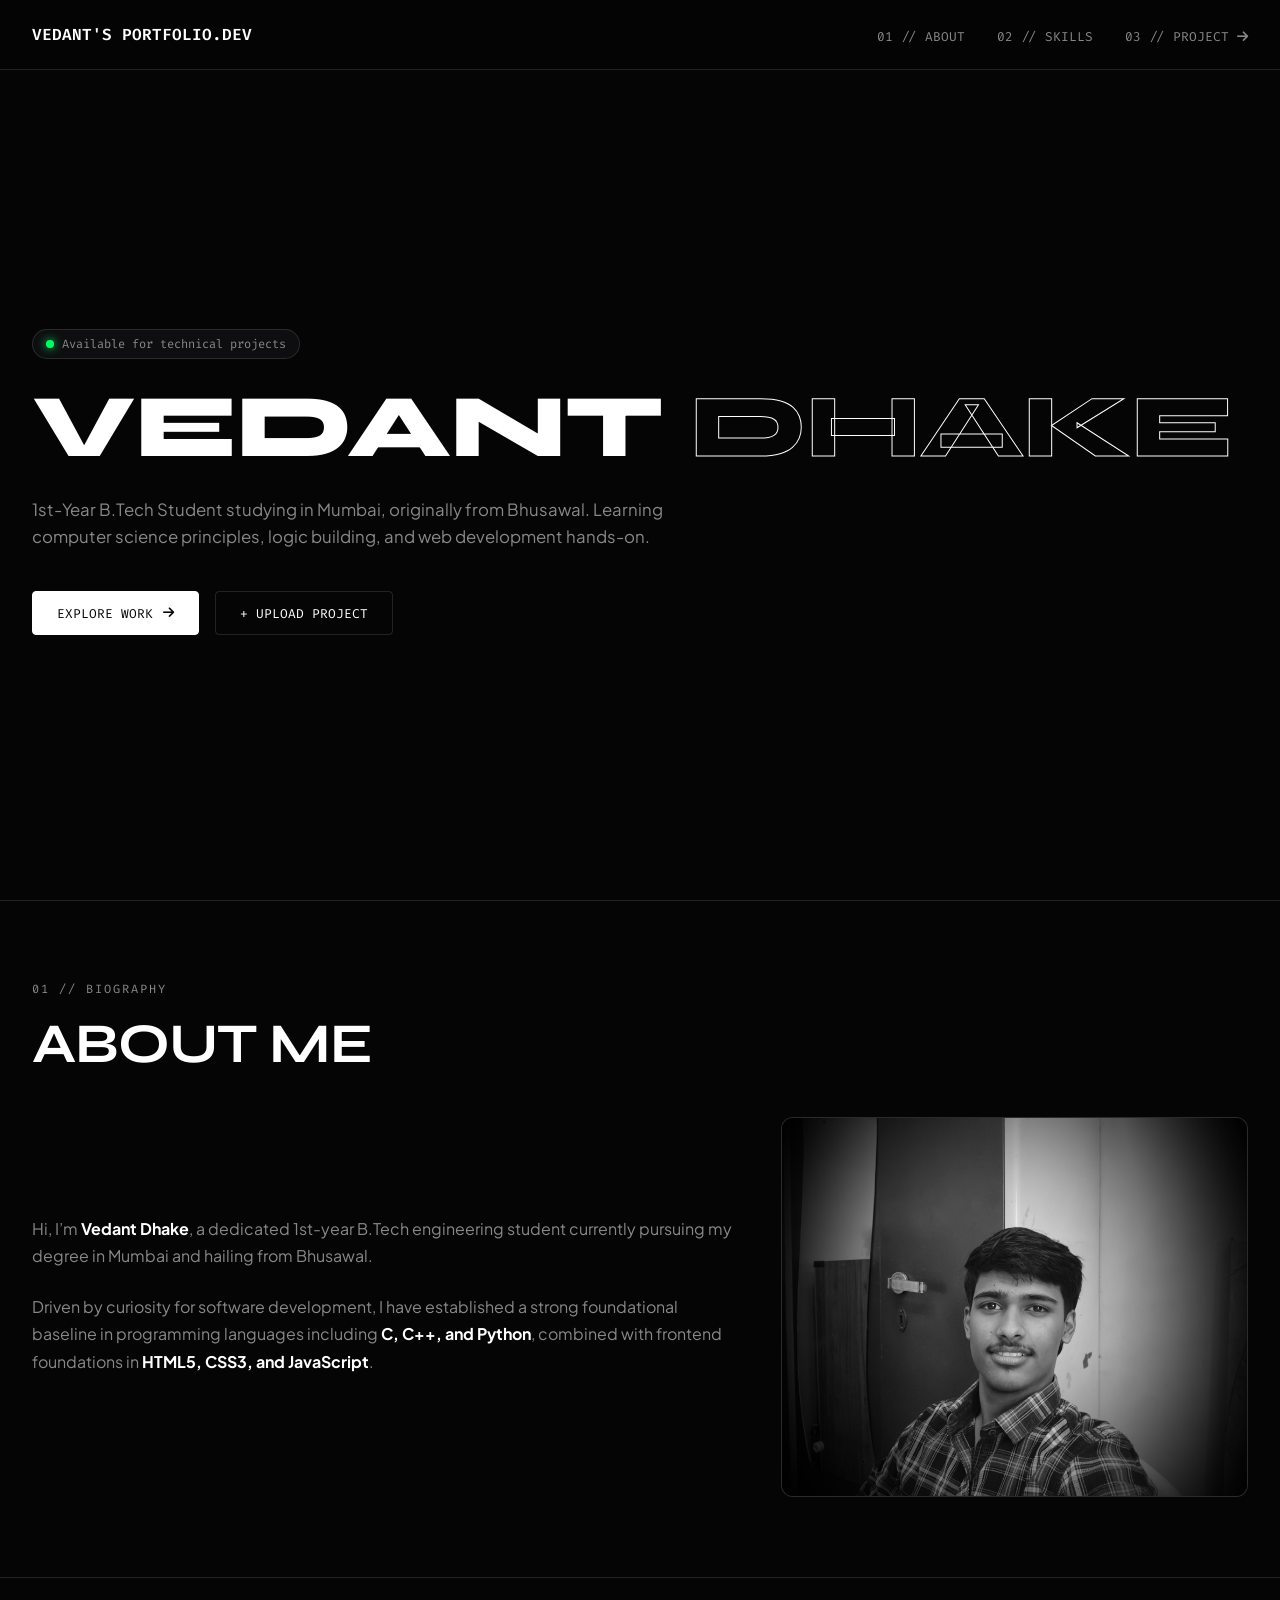
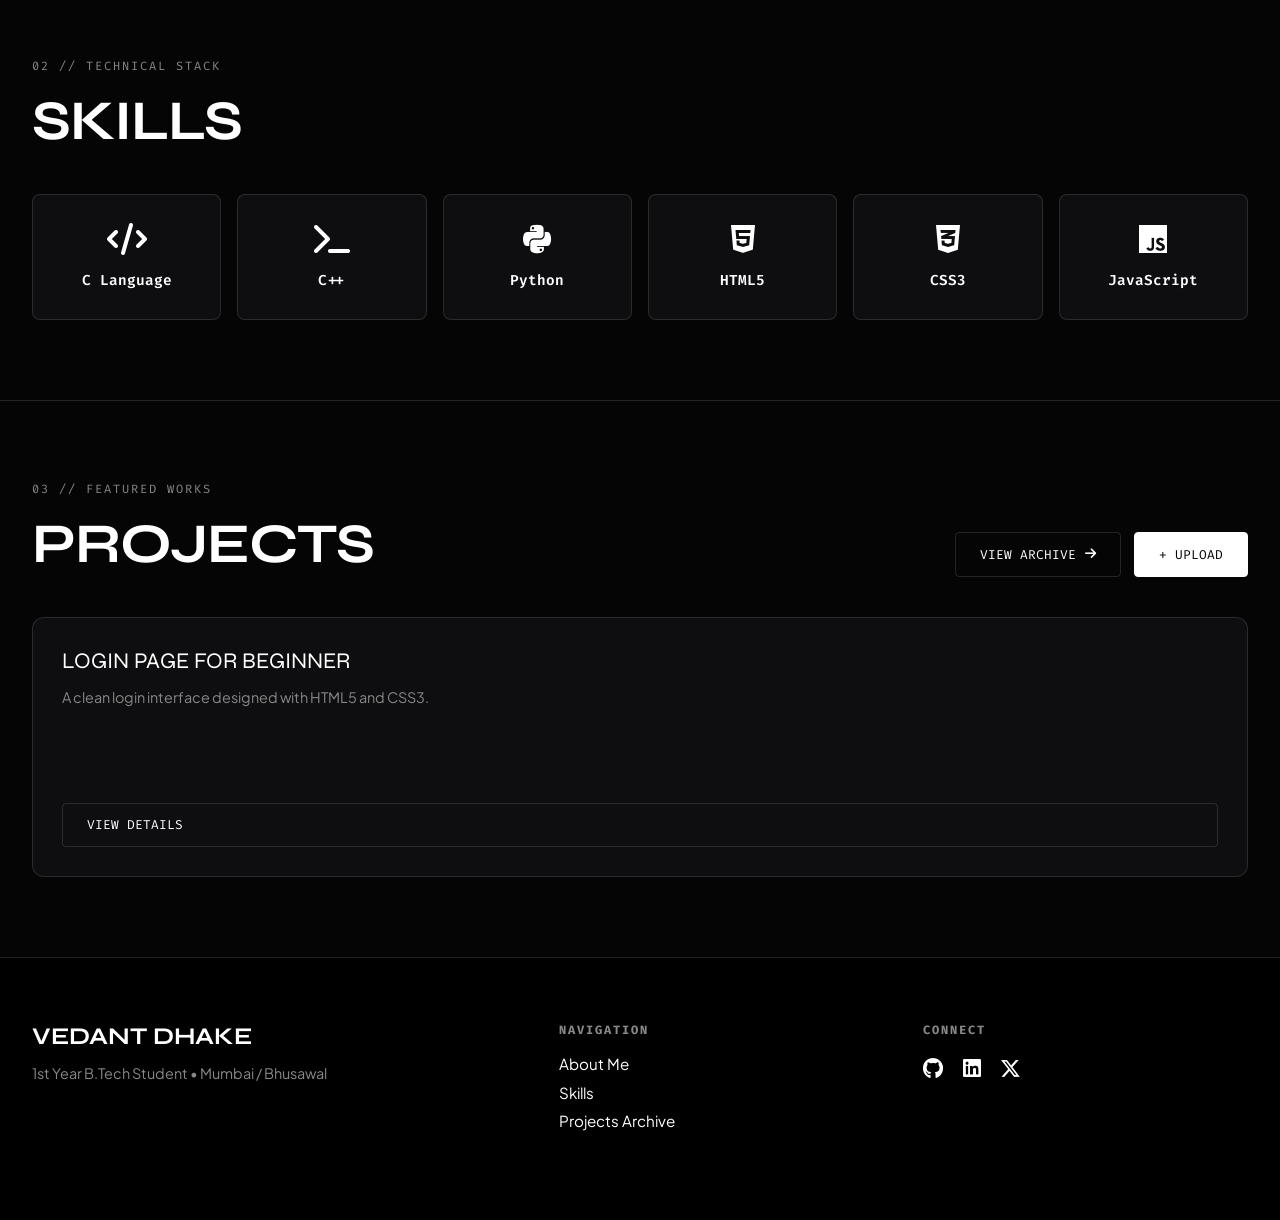
==== commit 048105d5: "edited button of project" ====
--- a/index.html
+++ b/index.html
@@ -464,7 +464,7 @@
         <ul class="nav-links">
             <li><a href="#about" class="nav-link">01 // About</a></li>
             <li><a href="#skills" class="nav-link">02 // Skills</a></li>
-            <li><a href="projects.html" class="nav-link">03 // Archive <i class="fa-solid fa-arrow-right"></i></a></li>
+            <li><a href="projects.html" class="nav-link">03 // Project <i class="fa-solid fa-arrow-right"></i></a></li>
         </ul>
     </header>
 
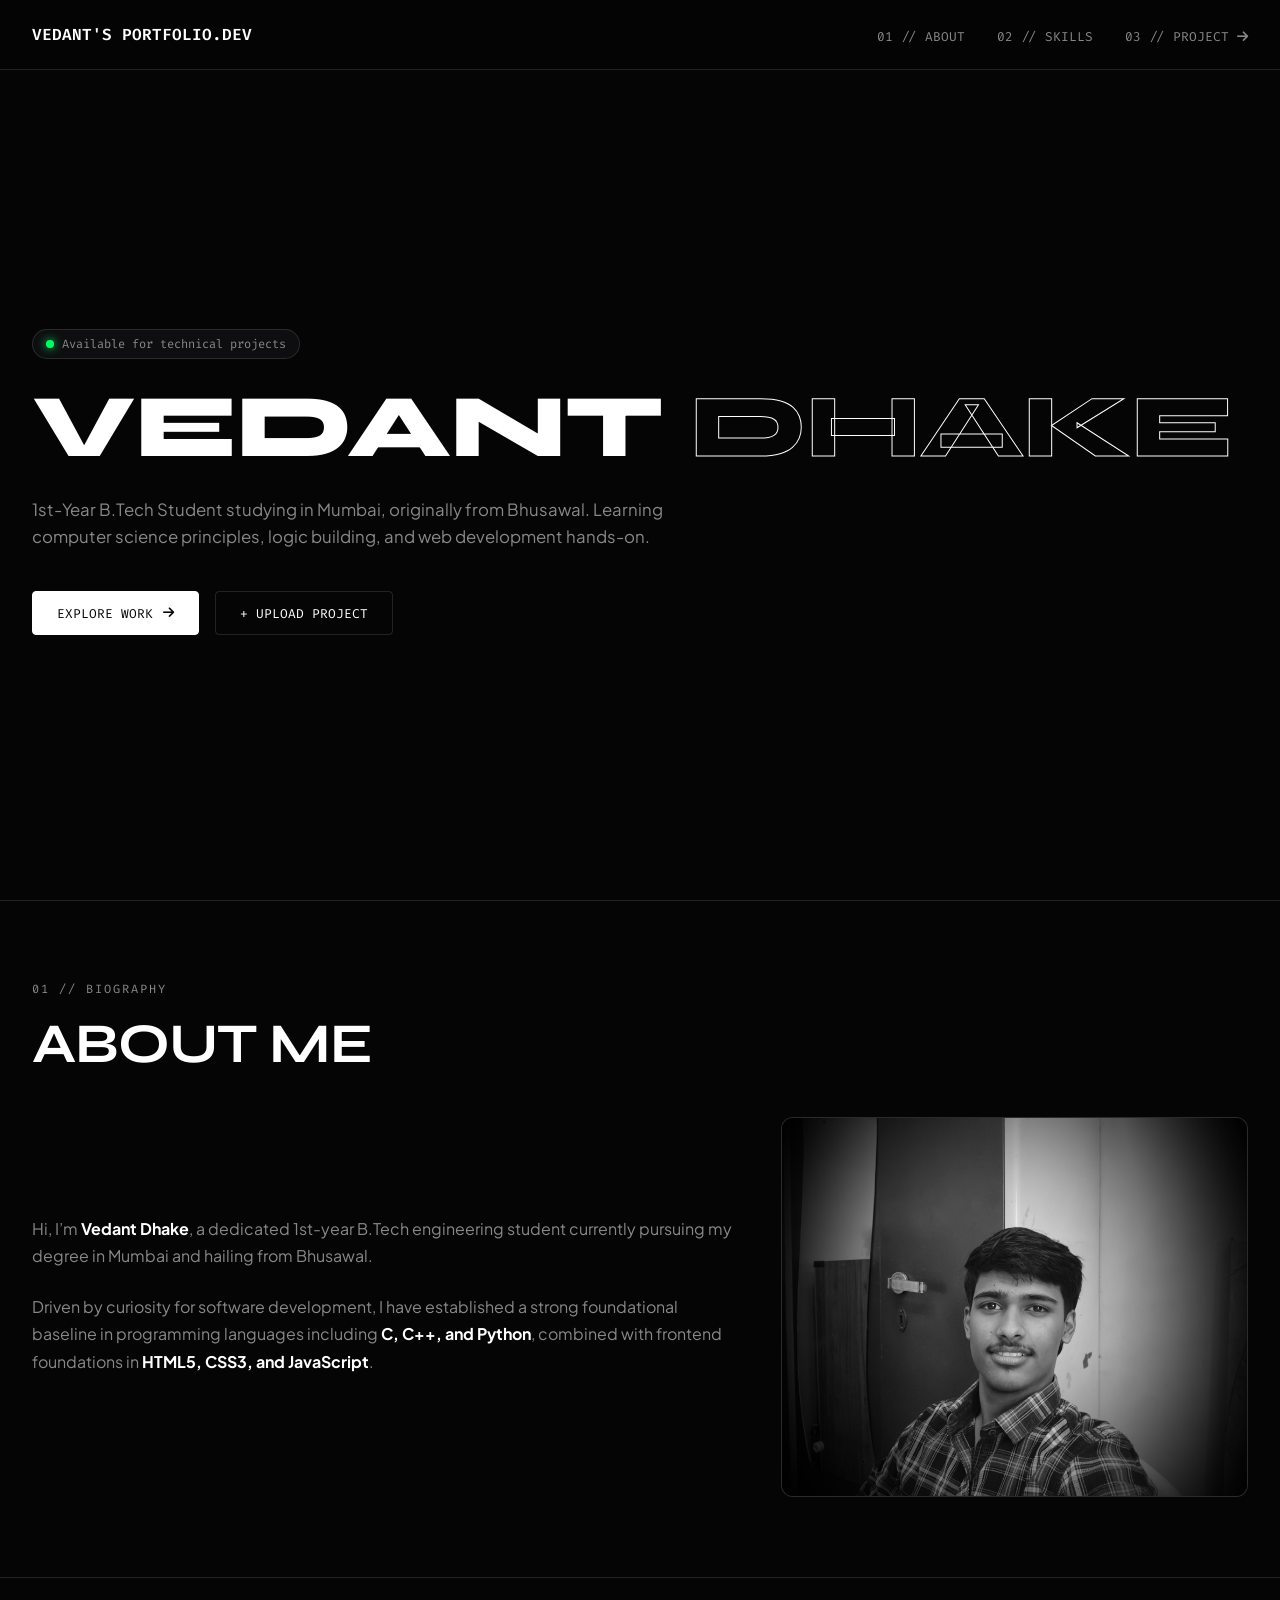
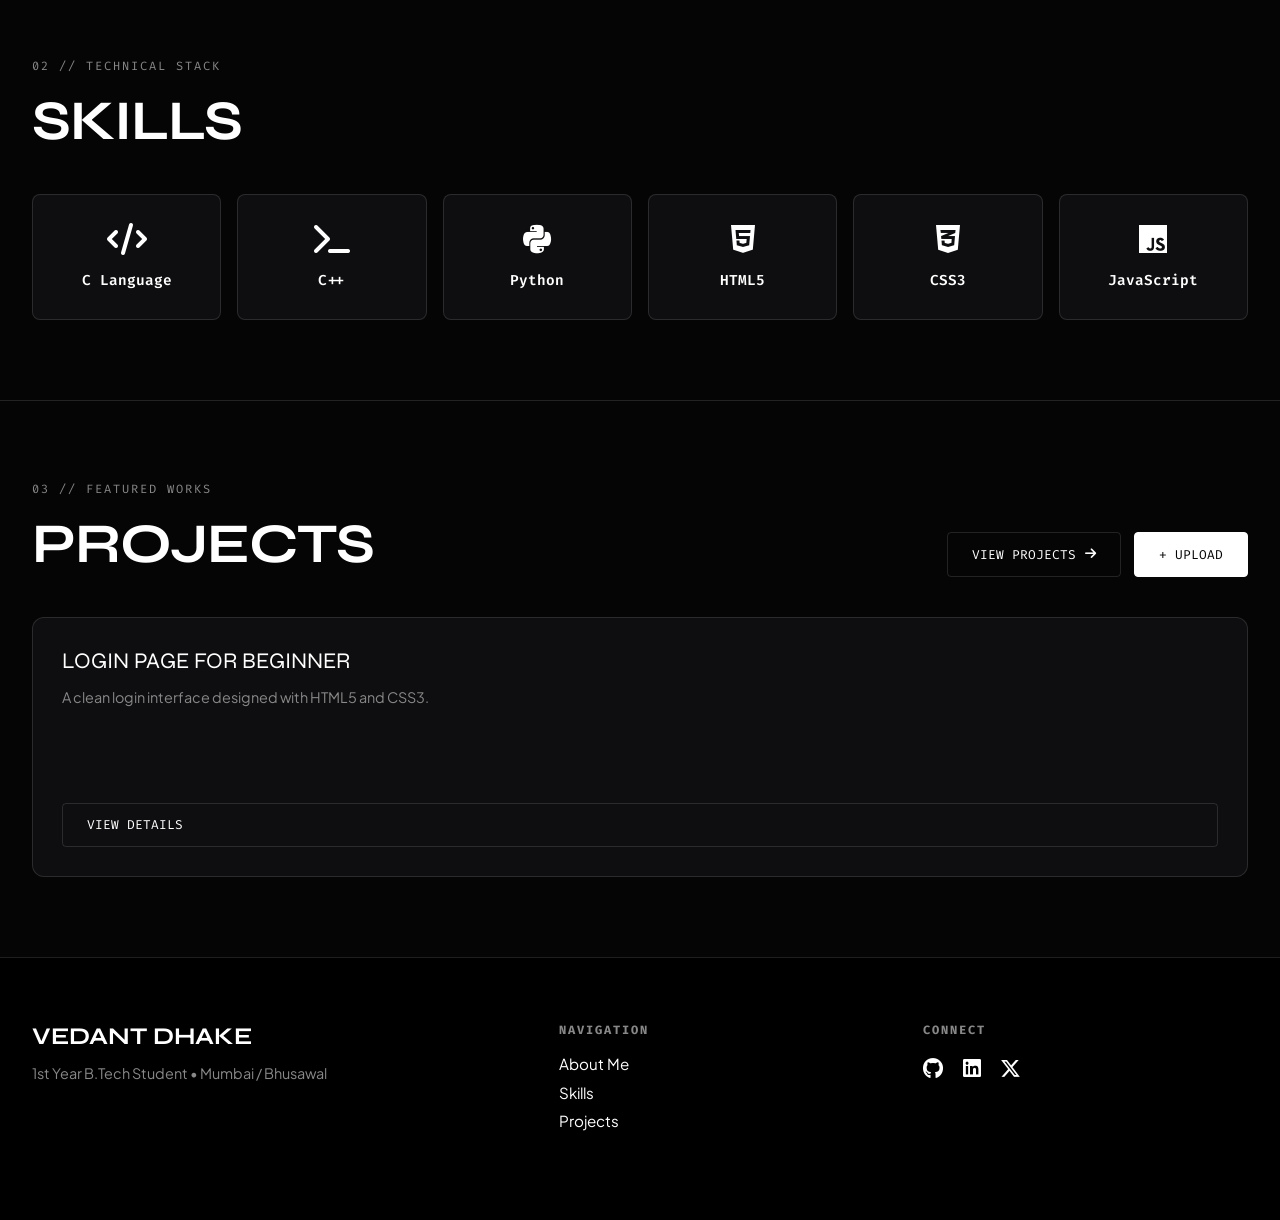
==== commit e16925ca: "edit upgrade" ====
--- a/index.html
+++ b/index.html
@@ -532,7 +532,7 @@
                 <h2 class="section-heading" style="margin-bottom:0;">Projects</h2>
             </div>
             <div style="display:flex; gap:0.8rem; flex-wrap:wrap;">
-                <a href="projects.html" class="btn btn-outline">View Archive <i class="fa-solid fa-arrow-right"></i></a>
+                <a href="projects.html" class="btn btn-outline">View Projects <i class="fa-solid fa-arrow-right"></i></a>
                 <button class="btn btn-white" onclick="openUploadModal()">+ Upload</button>
             </div>
         </div>
@@ -550,7 +550,7 @@
                 <h4>Navigation</h4>
                 <a href="#about">About Me</a>
                 <a href="#skills">Skills</a>
-                <a href="projects.html">Projects Archive</a>
+                <a href="projects.html">Projects</a>
             </div>
             <div class="footer-col">
                 <h4>Connect</h4>
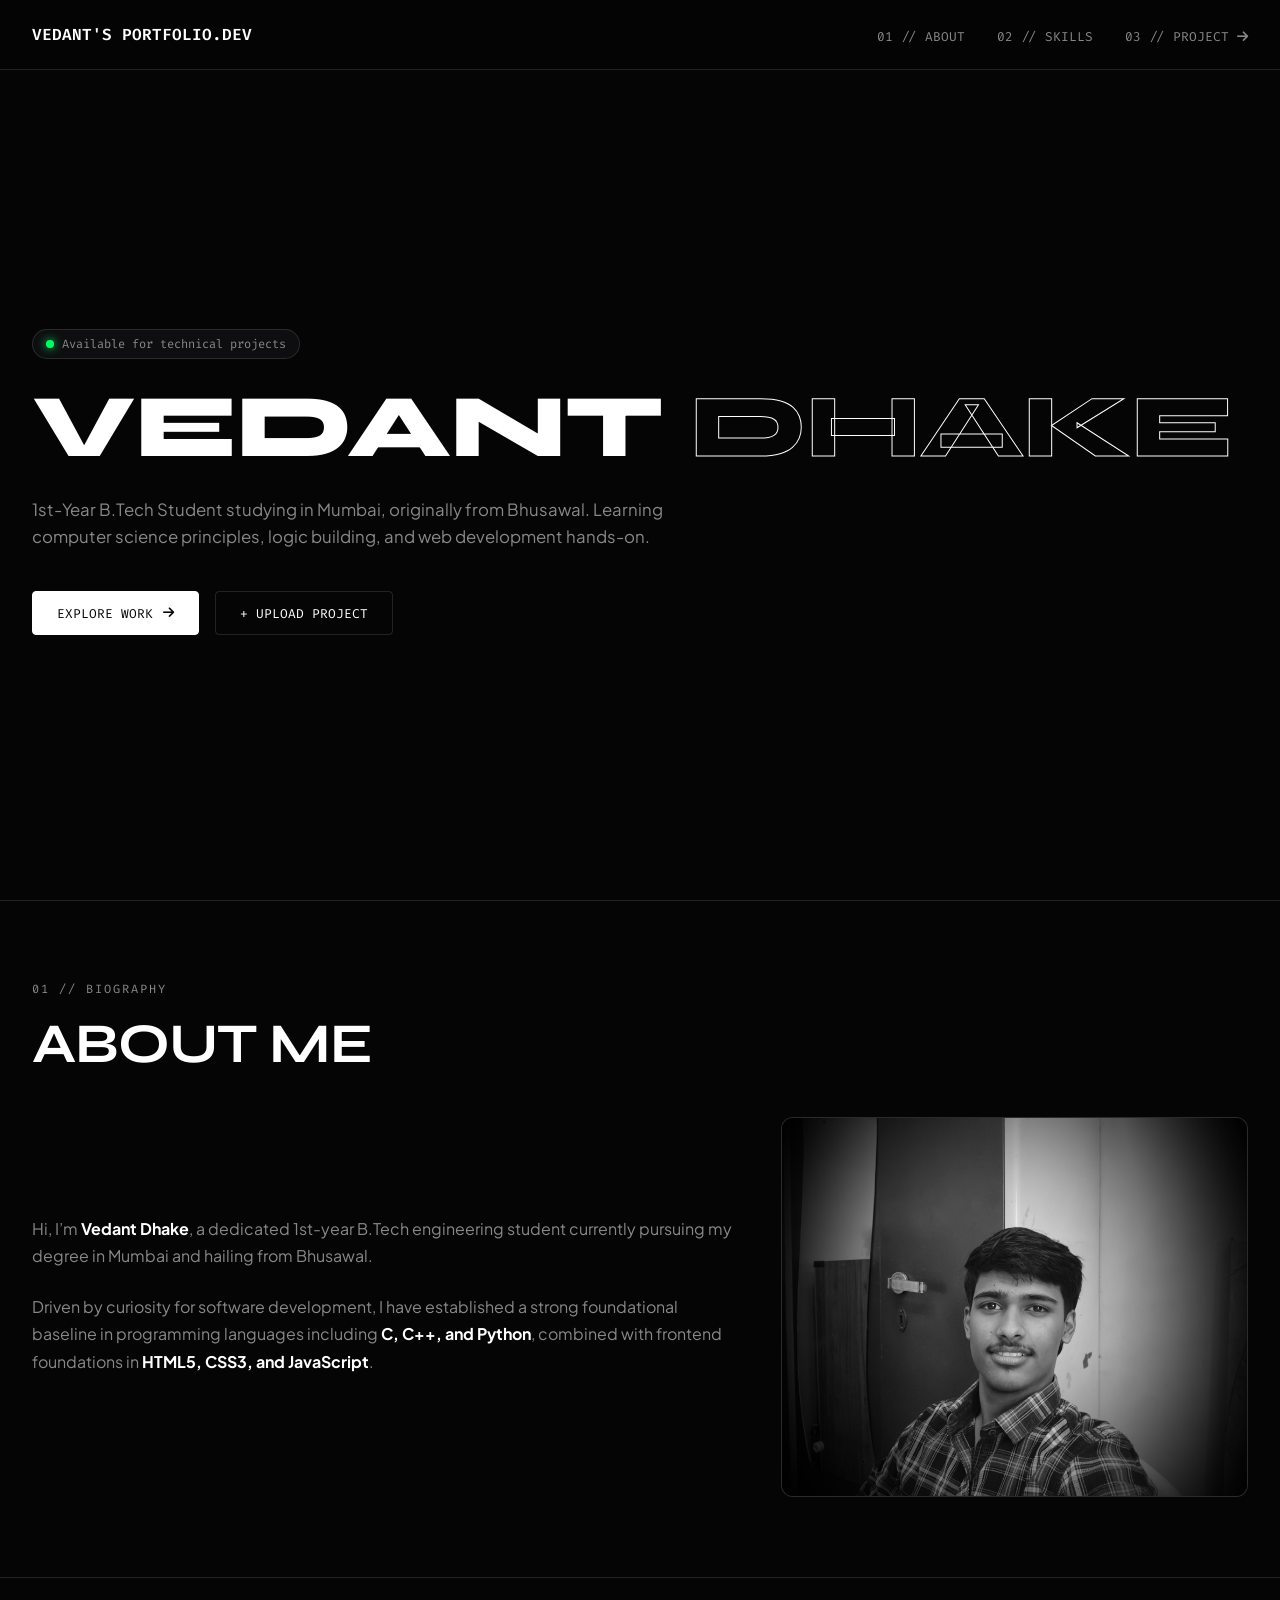
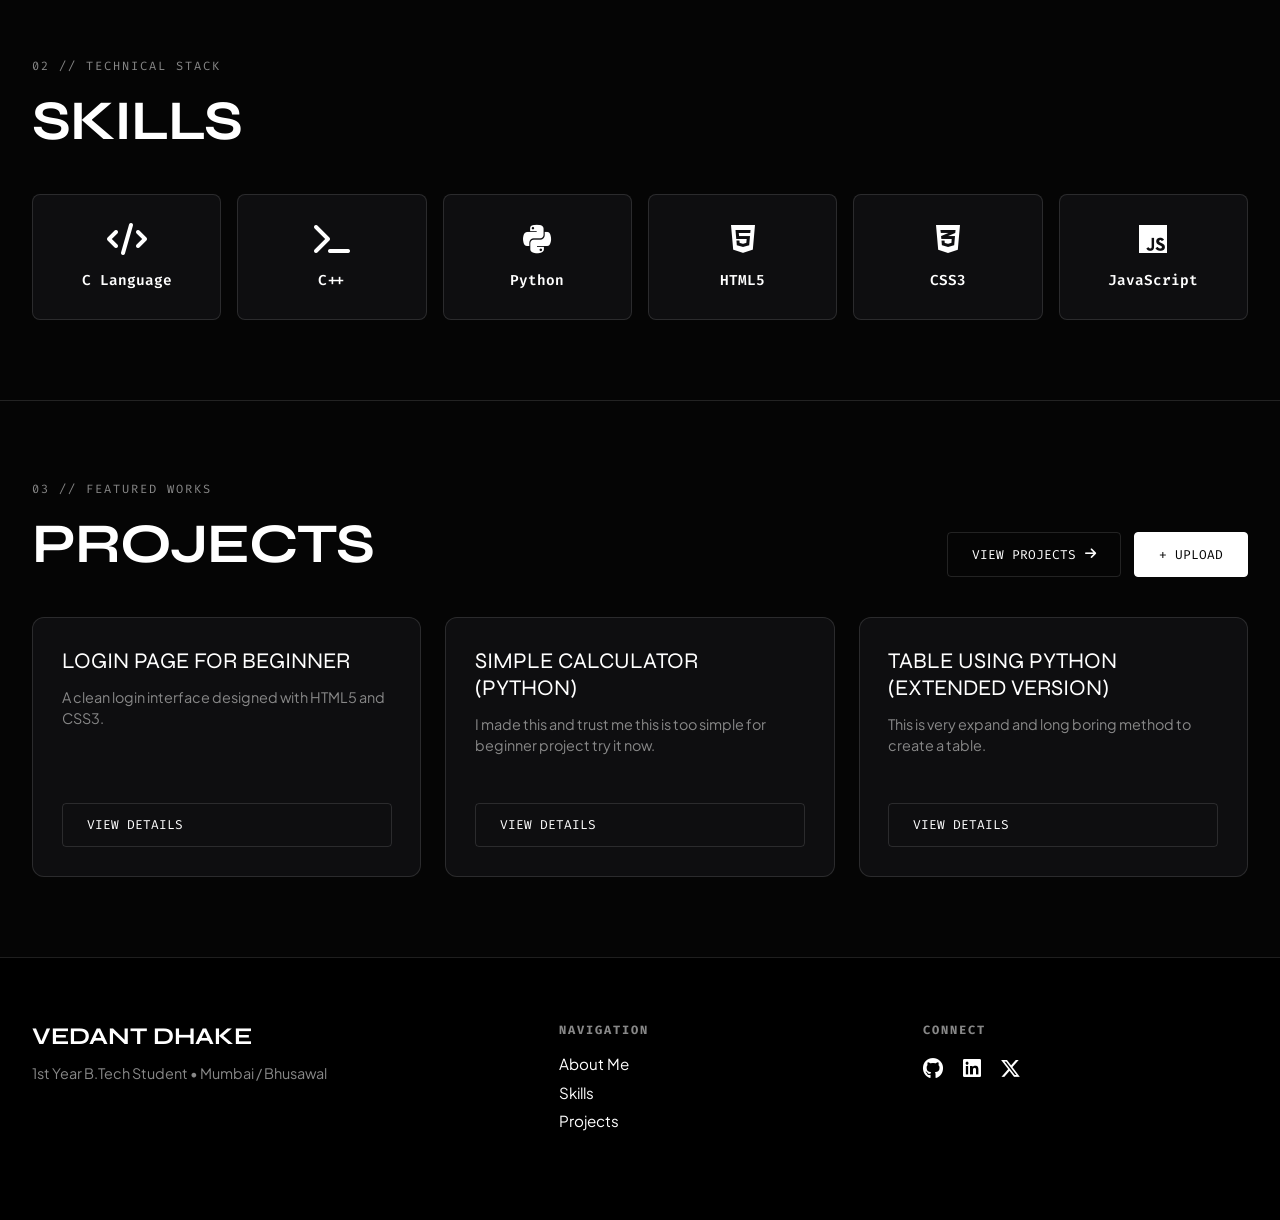
==== commit 7785b6e0: "Update" ====
--- a/index.html
+++ b/index.html
@@ -651,7 +651,8 @@
                     const { data: projects, error } = await dbClient
                         .from('projects')
                         .select('*')
-                        .order('created_at', { ascending: false });
+                        .order('created_at', { ascending: false })
+                        .limit(3);
 
                     if (!error && projects && projects.length > 0) {
                         window.currentProjects = projects;
@@ -665,7 +666,7 @@
 
             // 2. AUTOMATIC FALLBACK FOR MOBILE (Loads local backup with ZERO network errors)
             if (window.localProjectsBackup && window.localProjectsBackup.length > 0) {
-                window.currentProjects = window.localProjectsBackup;
+                window.currentProjects = window.localProjectsBackup.slice(0,3);
                 renderProjectsList(window.currentProjects);
             } else {
                 container.innerHTML = '<p style="color:var(--text-muted); font-family:var(--font-mono);">No projects available.</p>';
